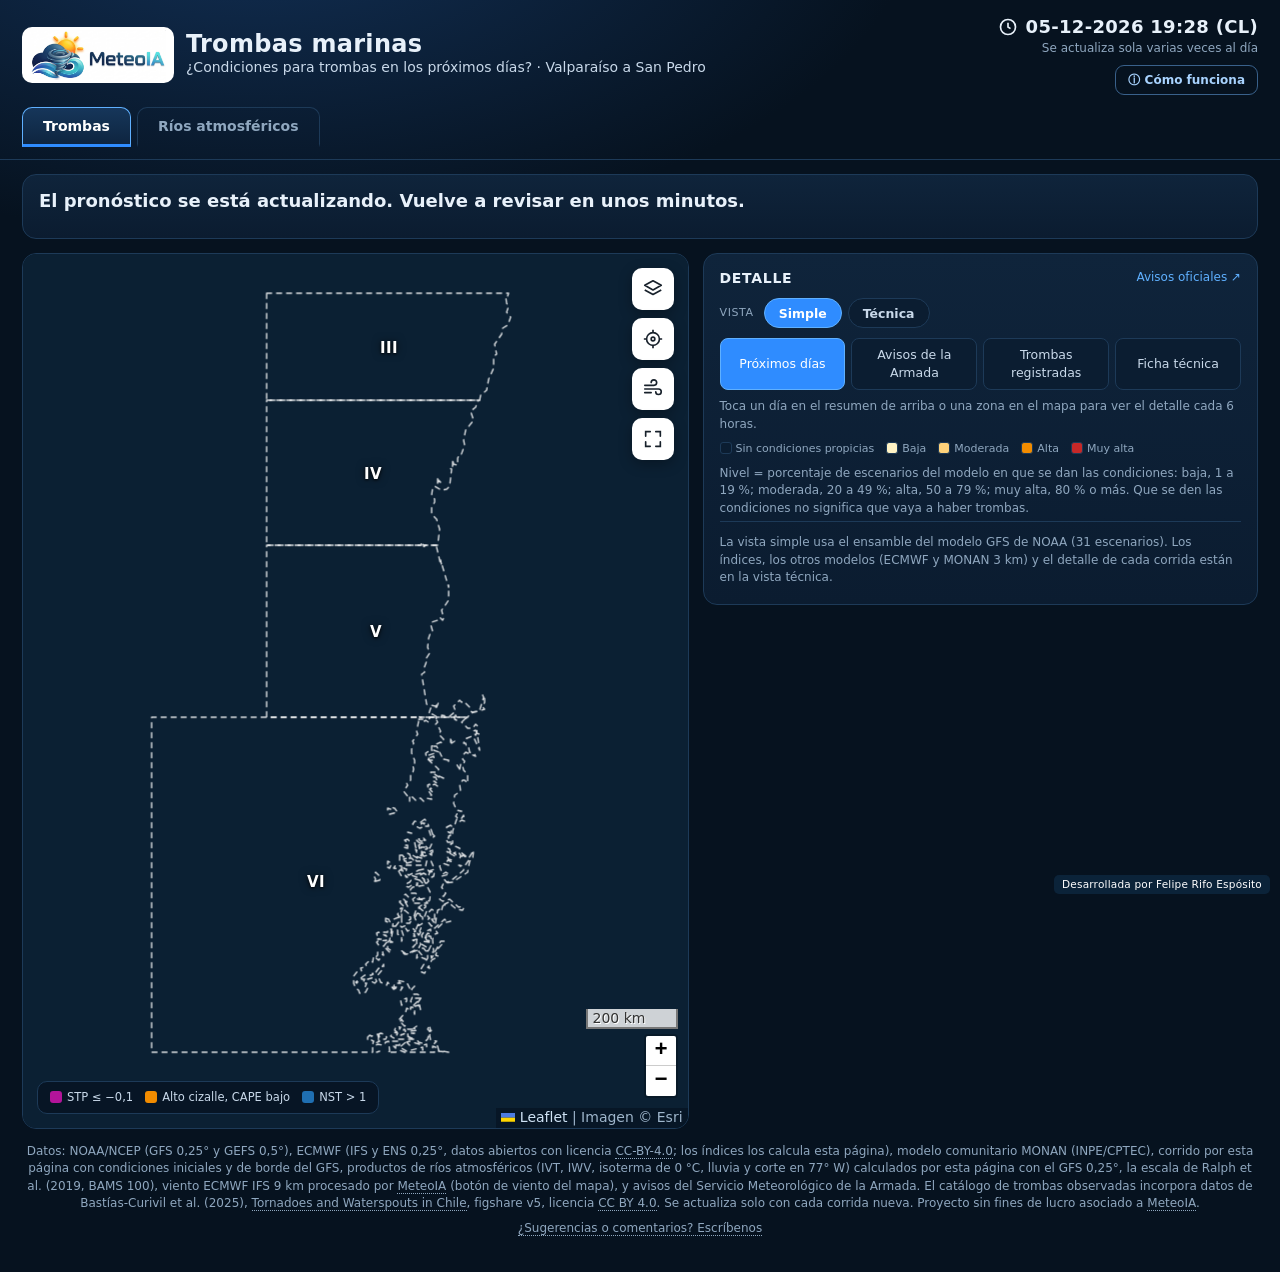
==== index.html @ 3d044342 "Ríos atmosféricos: campo con grilla sur-norte, flechas visibles y escala de categorías en el mapa - " ====
<!doctype html>
<html lang="es">
<head>
<meta charset="utf-8">
<meta name="viewport" content="width=device-width,initial-scale=1">
<title>Trombas marinas · MeteoIA</title>
<meta name="description" content="Perspectiva experimental a 72 h de ambientes favorables a trombas marinas en las zonas III a VI de Chile (GFS, ECMWF y sus ensambles, más MONAN 3 km a 48 h en el golfo de Arauco), archivo de avisos y ficha técnica con referencias. No constituye aviso.">
<meta name="theme-color" content="#06121f">
<link rel="icon" type="image/png" sizes="32x32" href="assets/favicon-32.png">
<link rel="apple-touch-icon" href="assets/ios-180.png">
<link rel="stylesheet" href="assets/leaflet.css">
<link rel="stylesheet" href="assets/sitio.css">
<link rel="stylesheet" href="assets/trombas.css?v=20261126d">
</head>
<body>
<div class="top">
  <a class="logo" href="https://meteoia.cl" title="Ir a MeteoIA"><span class="mk"><img src="assets/logo-meteoia.png" alt="MeteoIA"></span><span><b>Trombas marinas</b><span class="tx">¿Condiciones para trombas en los próximos días? · Valparaíso a San Pedro</span></span></a>
  <div class="reloj"><div class="h"><svg width="20" height="20" viewBox="0 0 24 24" fill="none" stroke="currentColor" stroke-width="2"><circle cx="12" cy="12" r="9"/><path d="M12 7v5l3 2"/></svg><span id="hora">–</span></div><div class="s">Se actualiza sola varias veces al día</div><button type="button" class="btnInfo" id="btnInfo" aria-haspopup="dialog" title="Qué hace esta página, cómo trabaja y cuál es el aporte de la IA">ⓘ Cómo funciona</button></div>
</div>
<nav class="nav"><svg width="0" height="0" style="position:absolute" aria-hidden="true"><defs>
<linearGradient id="gOla" x1="0" y1="0" x2="1" y2="0"><stop offset="0" stop-color="#1e88ff"/><stop offset="1" stop-color="#22c3ee"/></linearGradient>
<linearGradient id="gOla2" x1="0" y1="0" x2="1" y2="0"><stop offset="0" stop-color="#2f6bff"/><stop offset="1" stop-color="#1e90ff"/></linearGradient>
<linearGradient id="gHie" x1="0" y1="0" x2="1" y2="1"><stop offset="0" stop-color="#7fd6ff"/><stop offset="1" stop-color="#2aa7f0"/></linearGradient>
<linearGradient id="gNub" x1="0" y1="0" x2="1" y2="0"><stop offset="0" stop-color="#2f8cff"/><stop offset="1" stop-color="#3ec6f5"/></linearGradient>
<linearGradient id="gBar" x1="0" y1="1" x2="0" y2="0"><stop offset="0" stop-color="#1e6dff"/><stop offset="1" stop-color="#36b8f5"/></linearGradient>
</defs></svg>
  <a class="on" href="./" aria-current="page"><svg class="ic" viewBox="0 0 64 64" fill="none" stroke-linecap="round" stroke-linejoin="round"><path d="M13 22h37a8 8 0 0 0-2-15.7A13 13 0 0 0 24.5 5 9 9 0 0 0 13 22Z" stroke="#e8f1fb" stroke-width="2.6"/><path d="M23 22h18c-3.5 8-5.6 17-6.4 28h-5.2C28.6 39 26.5 30 23 22Z" fill="url(#gNub)"/><path d="M27 28h10M28.5 35h7M30 42h4" stroke="#d7f1ff" stroke-width="1.8" opacity=".8"/><path d="M4 56c4-3.5 8-3.5 12 0s8 3.5 12 0M36 56c4-3.5 8-3.5 12 0s8 3.5 12 0" stroke="url(#gOla)" stroke-width="3.4"/><path d="M27 51c-2-2-4-2-6-1M37 51c2-2 4-2 6-1" stroke="#7fd6ff" stroke-width="2"/></svg>Trombas</a>
</nav>

<div class="pestanas" role="tablist" aria-label="Secciones">
  <button type="button" role="tab" id="tabTr" aria-controls="vistaTr" aria-selected="true">Trombas</button>
  <button type="button" role="tab" id="tabRA" aria-controls="vistaRA" aria-selected="false" tabindex="-1">Ríos atmosféricos</button>
</div>
<div id="vistaTr" role="tabpanel" aria-labelledby="tabTr">
<section class="resumen" id="resumen" aria-live="polite"><p class="rs-tit">Cargando el pronóstico…</p></section>
<div class="wrap">
  <section class="mapCard" id="mapa">
    <div id="map" role="application" aria-label="Mapa de celdas y zonas de trombas marinas"></div>
    <div class="ctrls">
      <button type="button" id="btnCapas" title="Capas"><svg viewBox="0 0 24 24" fill="none" stroke="currentColor" stroke-width="1.8" stroke-linejoin="round"><path d="m12 3 9 5-9 5-9-5 9-5Z"/><path d="m3 13 9 5 9-5"/></svg></button>
      <button type="button" id="btnInicio" title="Ver zonas III a VI"><svg viewBox="0 0 24 24" fill="none" stroke="currentColor" stroke-width="1.8"><circle cx="12" cy="12" r="7"/><circle cx="12" cy="12" r="2"/><path d="M12 2v3M12 19v3M2 12h3M19 12h3"/></svg></button>
      <button type="button" id="btnViento" title="Viento ECMWF 9 km en las zonas III a VI (MeteoIA)" aria-pressed="false"><svg viewBox="0 0 24 24" fill="none" stroke="currentColor" stroke-width="1.8" stroke-linecap="round"><path d="M3 8h10a3 3 0 1 0-3-3M3 12h15a3 3 0 1 1-3 3M3 16h7"/></svg></button>
      <button type="button" id="btnFull" title="Pantalla completa"><svg viewBox="0 0 24 24" fill="none" stroke="currentColor" stroke-width="1.8" stroke-linecap="round"><path d="M4 9V4h5M20 9V4h-5M4 15v5h5M20 15v5h-5"/></svg></button>
    </div>
    <div id="capasPop"></div>
    <div class="leyMapa"><span><i style="background:#b3149a"></i>STP ≤ −0,1</span><span><i style="background:#f28c00"></i>Alto cizalle, CAPE bajo</span><span><i style="background:#1f6fb2"></i>NST &gt; 1</span></div>
  </section>
  <div class="col">
    <section class="card" id="panel"><h2>Detalle <a href="https://meteoarmada.directemar.cl" target="_blank" rel="noopener">Avisos oficiales ↗</a></h2><div id="lado"></div></section>
  </div>
</div>
</div>
<div id="vistaRA" role="tabpanel" aria-labelledby="tabRA" hidden>
<div class="wrap">
  <section class="mapCard" id="mapaRA">
    <div id="mapRA" class="mapaRA" role="application" aria-label="Mapa de ríos atmosféricos"></div>
    <div class="ctrls">
      <button type="button" id="btnInicioRA" title="Ver el Pacífico suroriental y Chile"><svg viewBox="0 0 24 24" fill="none" stroke="currentColor" stroke-width="1.8"><circle cx="12" cy="12" r="7"/><circle cx="12" cy="12" r="2"/><path d="M12 2v3M12 19v3M2 12h3M19 12h3"/></svg></button>
      <button type="button" id="btnFullRA" title="Pantalla completa"><svg viewBox="0 0 24 24" fill="none" stroke="currentColor" stroke-width="1.8" stroke-linecap="round"><path d="M4 9V4h5M20 9V4h-5M4 15v5h5M20 15v5h-5"/></svg></button>
    </div>
  </section>
  <div class="col">
    <section class="card"><h2>Ríos atmosféricos</h2>
      <p class="ra-intro">Un río atmosférico es una franja larga y angosta de la atmósfera que transporta mucho vapor de agua desde el trópico o el Pacífico. Al chocar con la costa y la cordillera deja lluvias intensas y puede subir la isoterma de 0 °C. En el centro y sur de Chile aportan cerca de la mitad de la lluvia anual entre 32° y 47° S (Viale et al., 2018). Hay condiciones de río atmosférico cuando el transporte integrado de vapor (IVT) llega a 250 kg m⁻¹ s⁻¹ o más.</p>
      <p class="ra-nota">Estimación automática con el GFS de NOAA. <b>No constituye aviso.</b></p>
      <figure class="ra-escala"><a href="assets/escala_ralph.svg" target="_blank" rel="noopener" title="Abrir la escala en tamaño completo"><img src="assets/escala_ralph.svg?v=1" alt="Escala de ríos atmosféricos: categoría 1 a 5 según el IVT máximo (250, 500, 750, 1000 y 1250 kg por metro y segundo) y la duración del evento; baja una categoría si dura menos de 24 horas y sube una si dura 48 horas o más." loading="lazy"></a></figure>
      <div id="ladoRA"></div>
    </section>
  </div>
</div>
</div>
<footer class="pie"><p>Datos: NOAA/NCEP (GFS 0,25° y GEFS 0,5°), ECMWF (IFS y ENS 0,25°, datos abiertos con licencia <a href="https://creativecommons.org/licenses/by/4.0/" target="_blank" rel="noopener">CC-BY-4.0</a>; los índices los calcula esta página), modelo comunitario MONAN (INPE/CPTEC), corrido por esta página con condiciones iniciales y de borde del GFS, productos de ríos atmosféricos (IVT, IWV, isoterma de 0 °C, lluvia y corte en 77° W) calculados por esta página con el GFS 0,25°, la escala de Ralph et al. (2019, BAMS 100), viento ECMWF IFS 9 km procesado por <a href="https://meteoia.cl">MeteoIA</a> (botón de viento del mapa), y avisos del Servicio Meteorológico de la Armada. El catálogo de trombas observadas incorpora datos de Bastías-Curivil et al. (2025), <a href="https://doi.org/10.6084/m9.figshare.25119566" target="_blank" rel="noopener">Tornadoes and Waterspouts in Chile</a>, figshare v5, licencia <a href="https://creativecommons.org/licenses/by/4.0/" target="_blank" rel="noopener">CC BY 4.0</a>. Se actualiza solo con cada corrida nueva. Proyecto sin fines de lucro asociado a <a href="https://meteoia.cl">MeteoIA</a>.</p><a href="mailto:meteoiachile@gmail.com?subject=Sugerencia%20Trombas%20MeteoIA">¿Sugerencias o comentarios? Escríbenos</a></footer>
<div id="info" hidden role="dialog" aria-modal="true" aria-labelledby="infoT">
  <div class="in-caja">
    <button type="button" class="in-cerrar" aria-label="Cerrar" title="Cerrar (Esc)">✕</button>
    <h2 id="infoT">Cómo funciona esta página</h2>
    <h3>Qué hace</h3>
    <p>Busca en los modelos numéricos los ambientes que en otros casos han acompañado a trombas marinas frente a la costa de Chile, entre Valparaíso y San Pedro (zonas III a VI del Cuadro "F" de METAREA XV), con hasta 72 horas de anticipación (48 horas en el caso de MONAN). También guarda cada aviso de trombas que emite el Servicio Meteorológico de la Armada y registra qué mostraba el modelo en ese momento.</p>
    <p class="in-nota">Es una herramienta experimental de apoyo. <b>No constituye aviso</b>: los avisos oficiales se publican en <a href="https://meteoarmada.directemar.cl" target="_blank" rel="noopener">meteoarmada.directemar.cl</a>.</p>
    <h3>Cómo trabaja</h3>
    <ol>
      <li><b>Tres modelos, el mismo método.</b> Todo se calcula por separado con el GFS de NOAA (Estados Unidos), con el IFS de ECMWF (Centro Europeo) y con MONAN (INPE/CPTEC, Brasil), y se elige cuál ver con el selector "Modelo". Cuando coinciden, la señal es más sólida; cuando difieren, la incertidumbre es mayor.</li>
      <li><b>Detalle por celda (GFS e IFS, 0,25°).</b> Con cada corrida nueva de cada modelo (cuatro al día), el sistema descarga los niveles necesarios y calcula, en cada punto de mar y cada 3 horas hasta 72 h, tres índices: el STP en su versión para el hemisferio sur, el ambiente de alto cizalle con CAPE bajo (SHERBE) y el NST. Además muestra ingredientes como el contraste mar–aire (ΔT = TSM − T850), la profundidad de la nube y el viento en 850 hPa.</li>
      <li><b>Probabilidad por zona (ensambles GEFS y ENS).</b> Dos veces al día repite el cálculo en cada miembro de los ensambles: 31 del GEFS de NOAA (0,5°) y 50 del ENS de ECMWF (0,25°). La probabilidad es el porcentaje de miembros en que al menos un punto de mar de la zona supera el umbral. Así se ve cuánta confianza tiene la señal, no solo si aparece.</li>
      <li><b>Detalle regional (MONAN 3 km).</b> Una vez al día se corre MONAN en un computador propio, con una malla de 12 km que se afina a 3 km sobre el golfo de Arauco y condiciones iniciales y de borde del GFS. Entrega los mismos índices cada 3 horas hasta 48 h, más viento, temperatura, CAPE y precipitación en el mapa. Es una sola corrida: no tiene ensamble ni probabilidad por zona.</li>
      <li><b>Archivo de avisos.</b> Cuando sale un aviso de trombas, calcula unos veinte parámetros en su área en tres momentos, con el GFS y con ECMWF lado a lado: con la corrida que tenía el pronosticador al emitirlo, durante la vigencia y en un día de referencia una semana antes. Los avisos se acumulan para comparar y para ver qué modelo anticipa mejor los avisos reales.</li>
    </ol>
    <p>El GFS, ECMWF y el archivo de avisos corren solos en GitHub Actions cada hora; MONAN corre una vez al día en un computador propio y sube sus resultados. Todo se publica en esta página sin intervención manual. Los umbrales se apoyan en estudios chilenos de tornados (Marín et al., 2024 y 2026) y en el SPC de Estados Unidos; el del STP (≤ −0,1) es un criterio propio, más permisivo que el publicado (≤ −0,3). Están citados en la Ficha técnica.</p>
    <h3>Aporte de la inteligencia artificial</h3>
    <ul>
      <li><b>Desarrollo.</b> La página completa (lectura de los modelos, cálculo de los índices, diseño y publicación automática) se programó con un asistente de IA (Claude, de Anthropic), bajo la dirección y revisión de un meteorólogo naval. La IA permitió convertir criterios publicados en artículos científicos en una herramienta que funciona sola.</li>
      <li><b>Revisión de fuentes.</b> La IA ayudó a reunir los estudios que fijan los umbrales y a reconstruir el historial de avisos de trombas de 2025 y 2026 desde fuentes publicadas, cada uno con su referencia para verificarlo.</li>
      <li><b>Lo que la IA no hace.</b> Los índices y las probabilidades no los decide la IA: son cálculos físicos reproducibles sobre los modelos numéricos (GFS, GEFS, IFS y ENS de ECMWF, y MONAN), con umbrales tomados de la literatura. En cada actualización no interviene ningún modelo de IA.</li>
      <li><b>Próxima etapa.</b> El archivo de avisos y parámetros es la base para entrenar un modelo que aprenda qué combinaciones acompañan de verdad a las trombas en Chile y ajuste los umbrales a nuestra costa.</li>
    </ul>
    <h3>Limitaciones</h3>
    <p>Los umbrales provienen de tornados sobre tierra y aún no están calibrados para trombas. Los modelos globales no resuelven la vorticidad de escala local (MONAN, a 3 km, resuelve solo una parte, y por eso su NST no es comparable con el de los modelos globales), y muchas trombas chilenas ocurren en aire frío sobre el mar, con poca convección y poco cizalle, donde estos índices dan señales débiles. Por eso la página muestra los ingredientes además de los índices.</p>
  </div>
</div>
<div id="firmaAutor">Desarrollada por Felipe Rifo Espósito</div>
<script src="assets/leaflet.js"></script>
<script src="assets/trombas.js?v=20261123g"></script>
<script src="assets/ecmwf_viento.js?v=20261123g"></script>
<script src="assets/ivt.js?v=20261126e"></script>
<script>
(function () {
  const escH = s => String(s ?? '').replace(/[&<>"']/g, c => ({ '&': '&amp;', '<': '&lt;', '>': '&gt;', '"': '&quot;', "'": '&#39;' }[c]));
  // Reloj (hora de Chile), como en la portada
  const reloj = () => { document.getElementById('hora').textContent = new Date().toLocaleString('es-CL', { timeZone: 'America/Santiago', day: '2-digit', month: '2-digit', year: 'numeric', hour: '2-digit', minute: '2-digit', hour12: false }).replace(',', '') + ' (CL)'; };
  reloj(); setInterval(reloj, 20000);

  const map = L.map('map', { minZoom: 3, maxZoom: 12, zoomSnap: 0.25, zoomControl: false, preferCanvas: true });
  L.control.zoom({ position: 'bottomright' }).addTo(map);
  L.control.scale({ imperial: false, position: 'bottomright' }).addTo(map);
  // Vista inicial: las zonas III a VI completas (extensión de data/geo/metarea.json: 33,03°–48° S, 71,6°–81° W),
  // dejando espacio a los botones de la derecha y a la leyenda de abajo.
  const VISTA = [[-48, -81], [-33.03, -71.6]];
  // En celular la leyenda va arriba: se deja más margen superior
  const ENCUADRE = innerWidth <= 760 ? { paddingTopLeft: [16, 72], paddingBottomRight: [70, 24] } : { paddingTopLeft: [24, 24], paddingBottomRight: [72, 58] };
  let movido = false, propio = false;
  const encuadrar = () => { propio = true; map.invalidateSize({ pan: false }); map.fitBounds(VISTA, { ...ENCUADRE, animate: false }); propio = false; };
  map.on('movestart', () => { if (!propio) movido = true; });   // el usuario (o el panel) movió el mapa
  encuadrar();
  const satelite = L.tileLayer('https://server.arcgisonline.com/ArcGIS/rest/services/World_Imagery/MapServer/tile/{z}/{y}/{x}', { attribution: 'Imagen © Esri', maxZoom: 17, maxNativeZoom: 13 });
  const oceano = L.tileLayer('https://server.arcgisonline.com/ArcGIS/rest/services/Ocean/World_Ocean_Base/MapServer/tile/{z}/{y}/{x}', { attribution: 'Tiles © Esri — GEBCO, NOAA', maxZoom: 16, maxNativeZoom: 13 });
  let base = satelite; base.addTo(map);
  const zonas = L.layerGroup().addTo(map);

  // Zonas III a VI del Cuadro "F" (subdivisión nacional de METAREA XV), las mismas que evalúa el ensamble.
  const geoZonas = fetch('data/geo/metarea.json').then(r => r.ok ? r.json() : Promise.reject(r.status)).then(g => {
    const fs = g.features.filter(f => ['III', 'IV', 'V', 'VI'].includes(f.properties.id));
    for (const f of fs) {
      const capa = L.geoJSON(f, { interactive: false, style: { color: '#ffffff', weight: 1.4, opacity: 0.85, fill: false, dashArray: '5 5' } }).addTo(zonas);
      const c = capa.getBounds().getCenter();
      L.marker([c.lat, c.lng], { interactive: false, icon: L.divIcon({ className: 'zLbl', html: `<span>${escH(f.properties.id)}</span>`, iconSize: null }) }).addTo(zonas);
    }
    return fs;
  }).catch(() => null);

  const tr = crearTrombas(L, map, { escH, contenedor: document.getElementById('lado'), resumen: document.getElementById('resumen'), alCambiar: () => {} });

  tr.actualizar();
  let ultima = Date.now();
  const refrescar = () => { if (!document.hidden && Date.now() - ultima > 30 * 60e3) { ultima = Date.now(); tr.actualizar(); } };
  setInterval(refrescar, 60e3); document.addEventListener('visibilitychange', refrescar);

  // Capas y mapa base (mismo control que la portada)
  // El tercer elemento marca las capas que parten apagadas (referencia histórica, no vista operativa)
  // Pronóstico de viento ECMWF 9 km de MeteoIA (rapidez, dirección y ráfaga hasta 120 h)
  const vientoEC = crearCapaECMWF(L, map, escH, document.querySelector('.mapCard'));
  const btnViento = document.getElementById('btnViento');
  btnViento.onclick = () => { map.hasLayer(vientoEC) ? map.removeLayer(vientoEC) : vientoEC.addTo(map); };
  map.on('layeradd layerremove', () => { const on = map.hasLayer(vientoEC); btnViento.classList.toggle('on', on); btnViento.setAttribute('aria-pressed', on); });
  geoZonas.then(fs => { if (fs) { tr.ponerZonas(fs); vientoEC.ponerMascara(fs); } });   // el viento se muestra solo en las zonas III a VI
  const CAPAS = [['Zonas III a VI (Cuadro "F")', zonas], ['Celdas sobre umbral (modelo elegido)', tr.capas.celdas], ['Probabilidad (zonas o puntos del ensamble)', tr.capas.zona], ['MONAN 3 km: campos y ficha por punto', tr.capas.monan], ['Trombas observadas (catálogo)', tr.capas.obs, false], ['Viento ECMWF 9 km (MeteoIA)', vientoEC, false]];
  const pop = document.getElementById('capasPop');
  pop.innerHTML = '<div class="t">Capas</div>' + CAPAS.map(([n, , on], i) => `<label><input type="checkbox" data-i="${i}"${on === false ? '' : ' checked'}> ${escH(n)}</label>`).join('') +
    '<div class="t" style="margin-top:8px">Mapa base</div><label><input type="radio" name="base" value="sat" checked> Imagen satelital</label><label><input type="radio" name="base" value="oc"> Océano (claro)</label>';
  pop.querySelectorAll('input[type=checkbox]').forEach(ch => ch.onchange = () => { const l = CAPAS[+ch.dataset.i][1]; ch.checked ? l.addTo(map) : map.removeLayer(l); });
  // La casilla sigue a la capa: la tabla de trombas observadas puede encenderla sola al ir a un evento
  const sincronizarCapas = () => pop.querySelectorAll('input[type=checkbox]').forEach(ch => { ch.checked = map.hasLayer(CAPAS[+ch.dataset.i][1]); });
  map.on('layeradd layerremove', sincronizarCapas);
  sincronizarCapas();
  pop.querySelectorAll('input[name=base]').forEach(r => r.onchange = () => { map.removeLayer(base); base = r.value === 'sat' ? satelite : oceano; base.addTo(map); base.bringToBack(); });
  document.getElementById('btnCapas').onclick = () => { pop.classList.toggle('on'); document.getElementById('btnCapas').classList.toggle('on'); };
  document.getElementById('btnInicio').onclick = () => map.flyToBounds(VISTA, { ...ENCUADRE, duration: 0.8 });
  document.getElementById('btnFull').onclick = () => { document.querySelector('.mapCard').classList.toggle('full'); document.getElementById('btnFull').classList.toggle('on'); setTimeout(() => map.invalidateSize(), 60); };
  document.addEventListener('keydown', e => { if (e.key !== 'Escape') return; if (document.querySelector('#mapa.full')) document.getElementById('btnFull').click(); if (document.querySelector('#mapaRA.full')) document.getElementById('btnFullRA').click(); });
  // Mientras no se haya movido el mapa, cualquier cambio de tamaño vuelve a encuadrar las cuatro zonas
  try { new ResizeObserver(() => { if (movido) map.invalidateSize(); else encuadrar(); }).observe(document.querySelector('.mapCard')); } catch (e) {}
  // Ventana "Cómo funciona"
  const info = document.getElementById('info');
  const teclaInfo = e => { if (e.key === 'Escape') cerrarInfo(); };
  const cerrarInfo = () => { info.hidden = true; document.removeEventListener('keydown', teclaInfo); document.getElementById('btnInfo').focus(); };
  const abrirInfo = () => { info.hidden = false; document.addEventListener('keydown', teclaInfo); info.querySelector('.in-cerrar').focus(); };
  document.getElementById('btnInfo').onclick = abrirInfo;
  info.querySelector('.in-cerrar').onclick = cerrarInfo;
  info.addEventListener('click', e => { if (e.target === info) cerrarInfo(); });
  if (new URLSearchParams(location.search).has('info')) abrirInfo();

  // Pestaña "Ríos atmosféricos": mapa propio, creado la primera vez que se abre (necesita su tamaño visible)
  let mapRA = null;
  const VISTA_RA = [[-56, -100], [-18, -66]];
  function iniciarRA() {
    mapRA = L.map('mapRA', { minZoom: 3, maxZoom: 10, zoomSnap: 0.25, zoomControl: false, preferCanvas: true });
    L.control.zoom({ position: 'bottomright' }).addTo(mapRA);
    L.control.scale({ imperial: false, position: 'bottomright' }).addTo(mapRA);
    L.tileLayer('https://server.arcgisonline.com/ArcGIS/rest/services/World_Imagery/MapServer/tile/{z}/{y}/{x}', { attribution: 'Imagen © Esri', maxZoom: 17, maxNativeZoom: 13 }).addTo(mapRA);
    const enc = innerWidth <= 760 ? { paddingTopLeft: [8, 8], paddingBottomRight: [60, 8] } : { paddingTopLeft: [330, 16], paddingBottomRight: [64, 16] };
    const encuadrarRA = () => mapRA.fitBounds(VISTA_RA, { ...enc, animate: false });
    encuadrarRA();
    const zonasRA = L.layerGroup().addTo(mapRA);
    const capa = crearCapaIVT(L, mapRA, escH, document.getElementById('mapaRA'), 'data/', { lado: document.getElementById('ladoRA') });
    capa.addTo(mapRA);
    geoZonas.then(fs => {
      if (!fs) return;
      for (const f of fs) {
        const g = L.geoJSON(f, { interactive: false, style: { color: '#ffffff', weight: 1.2, opacity: 0.7, fill: false, dashArray: '5 5' } }).addTo(zonasRA);
        const c = g.getBounds().getCenter();
        L.marker([c.lat, c.lng], { interactive: false, icon: L.divIcon({ className: 'zLbl', html: `<span>${escH(f.properties.id)}</span>`, iconSize: null }) }).addTo(zonasRA);
      }
      capa.ponerZonas(fs);
    });
    document.getElementById('btnInicioRA').onclick = () => mapRA.flyToBounds(VISTA_RA, { ...enc, duration: 0.8 });
    document.getElementById('btnFullRA').onclick = () => { document.getElementById('mapaRA').classList.toggle('full'); document.getElementById('btnFullRA').classList.toggle('on'); setTimeout(() => mapRA.invalidateSize(), 60); };
    try { new ResizeObserver(() => mapRA.invalidateSize()).observe(document.getElementById('mapaRA')); } catch (e) {}
  }
  const tabs = { tr: [document.getElementById('tabTr'), document.getElementById('vistaTr')], ra: [document.getElementById('tabRA'), document.getElementById('vistaRA')] };
  function abrirPestana(k, foco) {
    for (const [n, [t, v]] of Object.entries(tabs)) { const on = n === k; t.setAttribute('aria-selected', on); t.tabIndex = on ? 0 : -1; t.classList.toggle('on', on); v.hidden = !on; }
    if (k === 'ra') { if (!mapRA) iniciarRA(); else mapRA.invalidateSize(); } else map.invalidateSize();
    document.title = (k === 'ra' ? 'Ríos atmosféricos' : 'Trombas marinas') + ' · MeteoIA';
    document.querySelector('.logo b').textContent = k === 'ra' ? 'Ríos atmosféricos' : 'Trombas marinas';
    document.querySelector('.logo .tx').textContent = k === 'ra' ? 'Transporte de vapor hacia Chile en los próximos 6 días · escala de Ralph en la costa' : '¿Condiciones para trombas en los próximos días? · Valparaíso a San Pedro';
    history.replaceState(null, '', k === 'ra' ? '#rios' : location.pathname + location.search);
    if (foco) tabs[k][0].focus();
  }
  tabs.tr[0].onclick = () => abrirPestana('tr'); tabs.ra[0].onclick = () => abrirPestana('ra');
  for (const [t] of Object.values(tabs)) t.addEventListener('keydown', e => { if (e.key === 'ArrowRight' || e.key === 'ArrowLeft') abrirPestana(tabs.tr[0].getAttribute('aria-selected') === 'true' ? 'ra' : 'tr', true); });
  if (location.hash === '#rios') abrirPestana('ra');
})();
</script>
</body>
</html>
---- assets/leaflet.css ----
/* required styles */

.leaflet-pane,
.leaflet-tile,
.leaflet-marker-icon,
.leaflet-marker-shadow,
.leaflet-tile-container,
.leaflet-pane > svg,
.leaflet-pane > canvas,
.leaflet-zoom-box,
.leaflet-image-layer,
.leaflet-layer {
	position: absolute;
	left: 0;
	top: 0;
	}
.leaflet-container {
	overflow: hidden;
	}
.leaflet-tile,
.leaflet-marker-icon,
.leaflet-marker-shadow {
	-webkit-user-select: none;
	   -moz-user-select: none;
	        user-select: none;
	  -webkit-user-drag: none;
	}
/* Prevents IE11 from highlighting tiles in blue */
.leaflet-tile::selection {
	background: transparent;
}
/* Safari renders non-retina tile on retina better with this, but Chrome is worse */
.leaflet-safari .leaflet-tile {
	image-rendering: -webkit-optimize-contrast;
	}
/* hack that prevents hw layers "stretching" when loading new tiles */
.leaflet-safari .leaflet-tile-container {
	width: 1600px;
	height: 1600px;
	-webkit-transform-origin: 0 0;
	}
.leaflet-marker-icon,
.leaflet-marker-shadow {
	display: block;
	}
/* .leaflet-container svg: reset svg max-width decleration shipped in Joomla! (joomla.org) 3.x */
/* .leaflet-container img: map is broken in FF if you have max-width: 100% on tiles */
.leaflet-container .leaflet-overlay-pane svg {
	max-width: none !important;
	max-height: none !important;
	}
.leaflet-container .leaflet-marker-pane img,
.leaflet-container .leaflet-shadow-pane img,
.leaflet-container .leaflet-tile-pane img,
.leaflet-container img.leaflet-image-layer,
.leaflet-container .leaflet-tile {
	max-width: none !important;
	max-height: none !important;
	width: auto;
	padding: 0;
	}

.leaflet-container img.leaflet-tile {
	/* See: https://bugs.chromium.org/p/chromium/issues/detail?id=600120 */
	mix-blend-mode: plus-lighter;
}

.leaflet-container.leaflet-touch-zoom {
	-ms-touch-action: pan-x pan-y;
	touch-action: pan-x pan-y;
	}
.leaflet-container.leaflet-touch-drag {
	-ms-touch-action: pinch-zoom;
	/* Fallback for FF which doesn't support pinch-zoom */
	touch-action: none;
	touch-action: pinch-zoom;
}
.leaflet-container.leaflet-touch-drag.leaflet-touch-zoom {
	-ms-touch-action: none;
	touch-action: none;
}
.leaflet-container {
	-webkit-tap-highlight-color: transparent;
}
.leaflet-container a {
	-webkit-tap-highlight-color: rgba(51, 181, 229, 0.4);
}
.leaflet-tile {
	filter: inherit;
	visibility: hidden;
	}
.leaflet-tile-loaded {
	visibility: inherit;
	}
.leaflet-zoom-box {
	width: 0;
	height: 0;
	-moz-box-sizing: border-box;
	     box-sizing: border-box;
	z-index: 800;
	}
/* workaround for https://bugzilla.mozilla.org/show_bug.cgi?id=888319 */
.leaflet-overlay-pane svg {
	-moz-user-select: none;
	}

.leaflet-pane         { z-index: 400; }

.leaflet-tile-pane    { z-index: 200; }
.leaflet-overlay-pane { z-index: 400; }
.leaflet-shadow-pane  { z-index: 500; }
.leaflet-marker-pane  { z-index: 600; }
.leaflet-tooltip-pane   { z-index: 650; }
.leaflet-popup-pane   { z-index: 700; }

.leaflet-map-pane canvas { z-index: 100; }
.leaflet-map-pane svg    { z-index: 200; }

.leaflet-vml-shape {
	width: 1px;
	height: 1px;
	}
.lvml {
	behavior: url(#default#VML);
	display: inline-block;
	position: absolute;
	}


/* control positioning */

.leaflet-control {
	position: relative;
	z-index: 800;
	pointer-events: visiblePainted; /* IE 9-10 doesn't have auto */
	pointer-events: auto;
	}
.leaflet-top,
.leaflet-bottom {
	position: absolute;
	z-index: 1000;
	pointer-events: none;
	}
.leaflet-top {
	top: 0;
	}
.leaflet-right {
	right: 0;
	}
.leaflet-bottom {
	bottom: 0;
	}
.leaflet-left {
	left: 0;
	}
.leaflet-control {
	float: left;
	clear: both;
	}
.leaflet-right .leaflet-control {
	float: right;
	}
.leaflet-top .leaflet-control {
	margin-top: 10px;
	}
.leaflet-bottom .leaflet-control {
	margin-bottom: 10px;
	}
.leaflet-left .leaflet-control {
	margin-left: 10px;
	}
.leaflet-right .leaflet-control {
	margin-right: 10px;
	}


/* zoom and fade animations */

.leaflet-fade-anim .leaflet-popup {
	opacity: 0;
	-webkit-transition: opacity 0.2s linear;
	   -moz-transition: opacity 0.2s linear;
	        transition: opacity 0.2s linear;
	}
.leaflet-fade-anim .leaflet-map-pane .leaflet-popup {
	opacity: 1;
	}
.leaflet-zoom-animated {
	-webkit-transform-origin: 0 0;
	    -ms-transform-origin: 0 0;
	        transform-origin: 0 0;
	}
svg.leaflet-zoom-animated {
	will-change: transform;
}

.leaflet-zoom-anim .leaflet-zoom-animated {
	-webkit-transition: -webkit-transform 0.25s cubic-bezier(0,0,0.25,1);
	   -moz-transition:    -moz-transform 0.25s cubic-bezier(0,0,0.25,1);
	        transition:         transform 0.25s cubic-bezier(0,0,0.25,1);
	}
.leaflet-zoom-anim .leaflet-tile,
.leaflet-pan-anim .leaflet-tile {
	-webkit-transition: none;
	   -moz-transition: none;
	        transition: none;
	}

.leaflet-zoom-anim .leaflet-zoom-hide {
	visibility: hidden;
	}


/* cursors */

.leaflet-interactive {
	cursor: pointer;
	}
.leaflet-grab {
	cursor: -webkit-grab;
	cursor:    -moz-grab;
	cursor:         grab;
	}
.leaflet-crosshair,
.leaflet-crosshair .leaflet-interactive {
	cursor: crosshair;
	}
.leaflet-popup-pane,
.leaflet-control {
	cursor: auto;
	}
.leaflet-dragging .leaflet-grab,
.leaflet-dragging .leaflet-grab .leaflet-interactive,
.leaflet-dragging .leaflet-marker-draggable {
	cursor: move;
	cursor: -webkit-grabbing;
	cursor:    -moz-grabbing;
	cursor:         grabbing;
	}

/* marker & overlays interactivity */
.leaflet-marker-icon,
.leaflet-marker-shadow,
.leaflet-image-layer,
.leaflet-pane > svg path,
.leaflet-tile-container {
	pointer-events: none;
	}

.leaflet-marker-icon.leaflet-interactive,
.leaflet-image-layer.leaflet-interactive,
.leaflet-pane > svg path.leaflet-interactive,
svg.leaflet-image-layer.leaflet-interactive path {
	pointer-events: visiblePainted; /* IE 9-10 doesn't have auto */
	pointer-events: auto;
	}

/* visual tweaks */

.leaflet-container {
	background: #ddd;
	outline-offset: 1px;
	}
.leaflet-container a {
	color: #0078A8;
	}
.leaflet-zoom-box {
	border: 2px dotted #38f;
	background: rgba(255,255,255,0.5);
	}


/* general typography */
.leaflet-container {
	font-family: "Helvetica Neue", Arial, Helvetica, sans-serif;
	font-size: 12px;
	font-size: 0.75rem;
	line-height: 1.5;
	}


/* general toolbar styles */

.leaflet-bar {
	box-shadow: 0 1px 5px rgba(0,0,0,0.65);
	border-radius: 4px;
	}
.leaflet-bar a {
	background-color: #fff;
	border-bottom: 1px solid #ccc;
	width: 26px;
	height: 26px;
	line-height: 26px;
	display: block;
	text-align: center;
	text-decoration: none;
	color: black;
	}
.leaflet-bar a,
.leaflet-control-layers-toggle {
	background-position: 50% 50%;
	background-repeat: no-repeat;
	display: block;
	}
.leaflet-bar a:hover,
.leaflet-bar a:focus {
	background-color: #f4f4f4;
	}
.leaflet-bar a:first-child {
	border-top-left-radius: 4px;
	border-top-right-radius: 4px;
	}
.leaflet-bar a:last-child {
	border-bottom-left-radius: 4px;
	border-bottom-right-radius: 4px;
	border-bottom: none;
	}
.leaflet-bar a.leaflet-disabled {
	cursor: default;
	background-color: #f4f4f4;
	color: #bbb;
	}

.leaflet-touch .leaflet-bar a {
	width: 30px;
	height: 30px;
	line-height: 30px;
	}
.leaflet-touch .leaflet-bar a:first-child {
	border-top-left-radius: 2px;
	border-top-right-radius: 2px;
	}
.leaflet-touch .leaflet-bar a:last-child {
	border-bottom-left-radius: 2px;
	border-bottom-right-radius: 2px;
	}

/* zoom control */

.leaflet-control-zoom-in,
.leaflet-control-zoom-out {
	font: bold 18px 'Lucida Console', Monaco, monospace;
	text-indent: 1px;
	}

.leaflet-touch .leaflet-control-zoom-in, .leaflet-touch .leaflet-control-zoom-out  {
	font-size: 22px;
	}


/* layers control */

.leaflet-control-layers {
	box-shadow: 0 1px 5px rgba(0,0,0,0.4);
	background: #fff;
	border-radius: 5px;
	}
.leaflet-control-layers-toggle {
	background-image: url([data-uri]);
	width: 36px;
	height: 36px;
	}
.leaflet-retina .leaflet-control-layers-toggle {
	background-image: url([data-uri]);
	background-size: 26px 26px;
	}
.leaflet-touch .leaflet-control-layers-toggle {
	width: 44px;
	height: 44px;
	}
.leaflet-control-layers .leaflet-control-layers-list,
.leaflet-control-layers-expanded .leaflet-control-layers-toggle {
	display: none;
	}
.leaflet-control-layers-expanded .leaflet-control-layers-list {
	display: block;
	position: relative;
	}
.leaflet-control-layers-expanded {
	padding: 6px 10px 6px 6px;
	color: #333;
	background: #fff;
	}
.leaflet-control-layers-scrollbar {
	overflow-y: scroll;
	overflow-x: hidden;
	padding-right: 5px;
	}
.leaflet-control-layers-selector {
	margin-top: 2px;
	position: relative;
	top: 1px;
	}
.leaflet-control-layers label {
	display: block;
	font-size: 13px;
	font-size: 1.08333em;
	}
.leaflet-control-layers-separator {
	height: 0;
	border-top: 1px solid #ddd;
	margin: 5px -10px 5px -6px;
	}

/* Default icon URLs */
.leaflet-default-icon-path { /* used only in path-guessing heuristic, see L.Icon.Default */
	background-image: url([data-uri]);
	}


/* attribution and scale controls */

.leaflet-container .leaflet-control-attribution {
	background: #fff;
	background: rgba(255, 255, 255, 0.8);
	margin: 0;
	}
.leaflet-control-attribution,
.leaflet-control-scale-line {
	padding: 0 5px;
	color: #333;
	line-height: 1.4;
	}
.leaflet-control-attribution a {
	text-decoration: none;
	}
.leaflet-control-attribution a:hover,
.leaflet-control-attribution a:focus {
	text-decoration: underline;
	}
.leaflet-attribution-flag {
	display: inline !important;
	vertical-align: baseline !important;
	width: 1em;
	height: 0.6669em;
	}
.leaflet-left .leaflet-control-scale {
	margin-left: 5px;
	}
.leaflet-bottom .leaflet-control-scale {
	margin-bottom: 5px;
	}
.leaflet-control-scale-line {
	border: 2px solid #777;
	border-top: none;
	line-height: 1.1;
	padding: 2px 5px 1px;
	white-space: nowrap;
	-moz-box-sizing: border-box;
	     box-sizing: border-box;
	background: rgba(255, 255, 255, 0.8);
	text-shadow: 1px 1px #fff;
	}
.leaflet-control-scale-line:not(:first-child) {
	border-top: 2px solid #777;
	border-bottom: none;
	margin-top: -2px;
	}
.leaflet-control-scale-line:not(:first-child):not(:last-child) {
	border-bottom: 2px solid #777;
	}

.leaflet-touch .leaflet-control-attribution,
.leaflet-touch .leaflet-control-layers,
.leaflet-touch .leaflet-bar {
	box-shadow: none;
	}
.leaflet-touch .leaflet-control-layers,
.leaflet-touch .leaflet-bar {
	border: 2px solid rgba(0,0,0,0.2);
	background-clip: padding-box;
	}


/* popup */

.leaflet-popup {
	position: absolute;
	text-align: center;
	margin-bottom: 20px;
	}
.leaflet-popup-content-wrapper {
	padding: 1px;
	text-align: left;
	border-radius: 12px;
	}
.leaflet-popup-content {
	margin: 13px 24px 13px 20px;
	line-height: 1.3;
	font-size: 13px;
	font-size: 1.08333em;
	min-height: 1px;
	}
.leaflet-popup-content p {
	margin: 17px 0;
	margin: 1.3em 0;
	}
.leaflet-popup-tip-container {
	width: 40px;
	height: 20px;
	position: absolute;
	left: 50%;
	margin-top: -1px;
	margin-left: -20px;
	overflow: hidden;
	pointer-events: none;
	}
.leaflet-popup-tip {
	width: 17px;
	height: 17px;
	padding: 1px;

	margin: -10px auto 0;
	pointer-events: auto;

	-webkit-transform: rotate(45deg);
	   -moz-transform: rotate(45deg);
	    -ms-transform: rotate(45deg);
	        transform: rotate(45deg);
	}
.leaflet-popup-content-wrapper,
.leaflet-popup-tip {
	background: white;
	color: #333;
	box-shadow: 0 3px 14px rgba(0,0,0,0.4);
	}
.leaflet-container a.leaflet-popup-close-button {
	position: absolute;
	top: 0;
	right: 0;
	border: none;
	text-align: center;
	width: 24px;
	height: 24px;
	font: 16px/24px Tahoma, Verdana, sans-serif;
	color: #757575;
	text-decoration: none;
	background: transparent;
	}
.leaflet-container a.leaflet-popup-close-button:hover,
.leaflet-container a.leaflet-popup-close-button:focus {
	color: #585858;
	}
.leaflet-popup-scrolled {
	overflow: auto;
	}

.leaflet-oldie .leaflet-popup-content-wrapper {
	-ms-zoom: 1;
	}
.leaflet-oldie .leaflet-popup-tip {
	width: 24px;
	margin: 0 auto;

	-ms-filter: "progid:DXImageTransform.Microsoft.Matrix(M11=0.70710678, M12=0.70710678, M21=-0.70710678, M22=0.70710678)";
	filter: progid:DXImageTransform.Microsoft.Matrix(M11=0.70710678, M12=0.70710678, M21=-0.70710678, M22=0.70710678);
	}

.leaflet-oldie .leaflet-control-zoom,
.leaflet-oldie .leaflet-control-layers,
.leaflet-oldie .leaflet-popup-content-wrapper,
.leaflet-oldie .leaflet-popup-tip {
	border: 1px solid #999;
	}


/* div icon */

.leaflet-div-icon {
	background: #fff;
	border: 1px solid #666;
	}


/* Tooltip */
/* Base styles for the element that has a tooltip */
.leaflet-tooltip {
	position: absolute;
	padding: 6px;
	background-color: #fff;
	border: 1px solid #fff;
	border-radius: 3px;
	color: #222;
	white-space: nowrap;
	-webkit-user-select: none;
	-moz-user-select: none;
	-ms-user-select: none;
	user-select: none;
	pointer-events: none;
	box-shadow: 0 1px 3px rgba(0,0,0,0.4);
	}
.leaflet-tooltip.leaflet-interactive {
	cursor: pointer;
	pointer-events: auto;
	}
.leaflet-tooltip-top:before,
.leaflet-tooltip-bottom:before,
.leaflet-tooltip-left:before,
.leaflet-tooltip-right:before {
	position: absolute;
	pointer-events: none;
	border: 6px solid transparent;
	background: transparent;
	content: "";
	}

/* Directions */

.leaflet-tooltip-bottom {
	margin-top: 6px;
}
.leaflet-tooltip-top {
	margin-top: -6px;
}
.leaflet-tooltip-bottom:before,
.leaflet-tooltip-top:before {
	left: 50%;
	margin-left: -6px;
	}
.leaflet-tooltip-top:before {
	bottom: 0;
	margin-bottom: -12px;
	border-top-color: #fff;
	}
.leaflet-tooltip-bottom:before {
	top: 0;
	margin-top: -12px;
	margin-left: -6px;
	border-bottom-color: #fff;
	}
.leaflet-tooltip-left {
	margin-left: -6px;
}
.leaflet-tooltip-right {
	margin-left: 6px;
}
.leaflet-tooltip-left:before,
.leaflet-tooltip-right:before {
	top: 50%;
	margin-top: -6px;
	}
.leaflet-tooltip-left:before {
	right: 0;
	margin-right: -12px;
	border-left-color: #fff;
	}
.leaflet-tooltip-right:before {
	left: 0;
	margin-left: -12px;
	border-right-color: #fff;
	}

/* Printing */

@media print {
	/* Prevent printers from removing background-images of controls. */
	.leaflet-control {
		-webkit-print-color-adjust: exact;
		print-color-adjust: exact;
		}
	}
---- assets/sitio.css ----
/* Trombas marinas · MeteoIA — misma línea visual que la portada de meteoia.cl (tema oscuro, tarjetas, mapa en tarjeta) */
:root{--bg:#06121f;--bg2:#0a1a2c;--card:#0e2136;--line:#1d3a58;--ink:#e8f1fa;--muted:#8fa7bf;--acc:#2f8cff;--acc2:#5fb0ff;--am:#f2c230;--rj:#e53935;--no:#e5534b;--chip:#0b1d31}
*{box-sizing:border-box}
html,body{margin:0;background:radial-gradient(1200px 600px at 20% -10%,#123056 0%,var(--bg) 55%) fixed,var(--bg);color:var(--ink);font:14px/1.45 "Inter",system-ui,-apple-system,"Segoe UI",Roboto,Arial,sans-serif}
a{color:var(--acc2)}

/* Cabecera */
.top{display:flex;align-items:center;justify-content:space-between;gap:14px;padding:14px 22px 8px;flex-wrap:wrap}
.logo{display:flex;align-items:center;gap:12px;text-decoration:none;color:inherit}
.logo .mk{background:#fff;border-radius:10px;padding:3px 8px;display:flex}.logo img{height:50px;display:block}
.logo b{display:block;font-size:24px;letter-spacing:.3px;line-height:1.05}
.logo span.tx{font-size:14px;color:#c9d9ea}
.reloj{text-align:right}.reloj .h{font-size:18px;font-weight:600;letter-spacing:.3px;display:flex;align-items:center;gap:8px;justify-content:flex-end}
.reloj .s{font-size:12px;color:var(--muted)}

/* Accesos */
.nav{display:grid;grid-template-columns:repeat(7,1fr);gap:10px;padding:6px 22px 14px 22px}
.nav a{display:flex;flex-direction:column;align-items:center;justify-content:center;gap:6px;text-decoration:none;color:var(--ink);background:linear-gradient(180deg,#112a45,#0b1d31);border:1px solid var(--line);border-radius:12px;padding:12px 8px;font-weight:600;font-size:13.5px;text-align:center;line-height:1.2;transition:.15s}
.nav a:hover{border-color:var(--acc);transform:translateY(-1px)}
.nav a.on{background:linear-gradient(180deg,#16365a,#0e2540);border-color:#5fb0ff;box-shadow:0 0 0 1px rgba(95,176,255,.35),0 6px 18px rgba(47,140,255,.28)}
.nav svg.ic{width:56px;height:56px;flex:none}
.nav a.on{grid-column:-2/-1}  /* único acceso: conserva su lugar a la derecha */

/* Mapa y columna */
.wrap{display:grid;grid-template-columns:minmax(0,1.2fr) minmax(380px,1fr);gap:14px;padding:0 22px 14px 22px;align-items:start}
.mapCard{position:sticky;top:12px;border-radius:14px;overflow:hidden;border:1px solid var(--line);height:clamp(560px,calc(100vh - 24px),880px);background:#081626}
#map{position:absolute;inset:0;background:#0b2033}
.mapCard.full{position:fixed;inset:0;z-index:3000;border-radius:0;height:auto!important}
.ctrls{position:absolute;right:14px;top:14px;z-index:800;display:flex;flex-direction:column;gap:8px}
.ctrls button{width:42px;height:42px;border-radius:10px;border:0;background:#fff;color:#18212b;display:flex;align-items:center;justify-content:center;cursor:pointer;box-shadow:0 4px 14px rgba(0,0,0,.3)}
.ctrls button.on{background:#2f8cff;color:#fff}
.ctrls svg{width:22px;height:22px}
#capasPop{position:absolute;right:66px;top:14px;z-index:850;background:rgba(10,26,44,.96);border:1px solid var(--line);border-radius:12px;padding:10px 12px;min-width:230px;display:none}
#capasPop.on{display:block}
#capasPop label{display:flex;gap:8px;align-items:center;padding:4px 0;font-size:13px;cursor:pointer}
#capasPop .t{font-size:11px;text-transform:uppercase;letter-spacing:.6px;color:var(--muted);margin:4px 0}
.leyMapa{position:absolute;left:14px;bottom:14px;z-index:800;background:rgba(8,20,36,.85);border:1px solid var(--line);border-radius:10px;padding:7px 12px;font-size:11.5px;color:#c9d9ea;display:flex;flex-wrap:wrap;gap:4px 12px;max-width:calc(100% - 28px)}
.leyMapa i{display:inline-block;width:12px;height:12px;border-radius:3px;vertical-align:-2px;margin-right:5px}
.col{display:flex;flex-direction:column;gap:14px;min-width:0}
.card{background:linear-gradient(180deg,#0f243b,#0b1c30);border:1px solid var(--line);border-radius:14px;padding:14px 16px}
.card h2{margin:0 0 10px;font-size:14px;font-weight:800;letter-spacing:.7px;text-transform:uppercase;display:flex;align-items:center;justify-content:space-between;gap:8px}
.card h2 a{font-size:12px;text-transform:none;letter-spacing:0;font-weight:500;text-decoration:none}

/* Pestañas del panel (como .tabs de la portada) */
.tr-nav{display:flex;gap:6px;margin:0 0 8px}
.tr-nav button{flex:1;font:inherit;font-size:12.5px;background:#0b1d31;color:#c9d9ea;border:1px solid var(--line);border-radius:8px;padding:7px 8px;cursor:pointer;min-height:34px}
.tr-nav button[aria-selected=true]{background:#2f8cff;color:#fff;border-color:#5fb0ff}
.tr-exp{font-size:12px;color:#ffe6a3;background:#3a2c05;border:1px solid #8a6a10;border-radius:10px;padding:7px 12px;margin:0 0 8px}
.tr-exp a{color:#ffe6a3}
.tr-panel>.tr-h:first-child{margin-top:6px}
.tr-h{font-size:13px;font-weight:800;letter-spacing:.5px;text-transform:uppercase;color:#c9d9ea}

/* Clases compartidas con MeteoIA (.mar-*, .ev-*) */
.mar-ayuda,.mar-nota{color:var(--muted);font-size:12px;margin:4px 0}
.mar-sub{font-size:12px;color:var(--muted);margin:8px 0}
.mar-viejo{color:var(--no)}
.mar-det{border-top:1px solid var(--line);padding-top:8px;font-size:12.5px}
.mar-det h3{margin:0 0 4px;font-size:14px}
.mar-det dl{display:grid;grid-template-columns:auto 1fr;gap:3px 10px;margin:6px 0}
.mar-det dt{color:var(--muted)}
.mar-det dd{margin:0}
.mar-ley{display:flex;flex-wrap:wrap;gap:4px 12px;font-size:11px;color:var(--muted);margin:8px 0}
.mar-ley i{display:inline-block;width:12px;height:12px;border-radius:3px;border:1px solid var(--line);vertical-align:-2px;margin-right:4px;background:var(--chip)}
.mar-crit{font-size:12px;margin-top:8px;border-top:1px solid var(--line);padding-top:6px}
.mar-crit summary{cursor:pointer;font-weight:600;padding:4px 0}
.mar-crit p{margin:6px 0 2px}
.mar-crit ul{margin:2px 0 6px;padding-left:18px}
.ev-tabs{display:flex;gap:6px;flex-wrap:wrap;margin:4px 0 8px}
.ev-tabs button{border:1px solid var(--line);background:#0b1d31;color:#c9d9ea;border-radius:8px;padding:5px 10px;font:600 12px system-ui,sans-serif;cursor:pointer;min-height:30px}
.ev-tw{overflow-x:auto}
.ev-tabla{border-collapse:collapse;width:100%;font-size:12px}
.ev-tabla th,.ev-tabla td{padding:4px 6px;border-bottom:1px solid rgba(29,58,88,.8);text-align:left;white-space:nowrap;color:var(--ink);font-weight:400}
.ev-tabla thead th{color:var(--muted);font-weight:600;font-size:11px}
.ev-tabla tbody th{font-weight:700;vertical-align:top}
.ev-tabla tbody td{vertical-align:top}
.ev-tabla small{color:var(--muted)}
.ev-tabla tr.ev-sep td,.ev-tabla tr.ev-sep th{border-top:2px solid var(--line)}

/* Leaflet en tema oscuro (como la portada) */
.leaflet-container{font:inherit}
.leaflet-popup-content-wrapper,.leaflet-popup-tip{background:#0f243b;color:var(--ink);border:1px solid var(--line)}
.leaflet-popup-content{margin:10px 12px;font-size:12.5px}
.leaflet-tooltip{background:#0f243b;color:var(--ink);border:1px solid var(--line)}
.leaflet-control-attribution{background:rgba(6,18,31,.6)!important;color:#9fb6cc!important}.leaflet-control-attribution a{color:#cfe2f5!important}
.pp{font-size:12.5px;min-width:240px}.ppT{font-weight:800;font-size:13.5px;color:#ff7a6b;margin-bottom:4px}
.pp table{font-size:12px;border-collapse:collapse}
.pp th,.pp td{padding:2px 6px 2px 0;border:0;white-space:normal;text-align:left;color:var(--ink)}
.pp th{color:var(--muted);font-weight:600}
.zLbl span{display:inline-block;color:#fff;font:800 15px system-ui,sans-serif;text-shadow:0 1px 3px rgba(0,0,0,.9),0 0 8px rgba(0,0,0,.7);transform:translate(-50%,-50%);white-space:nowrap;letter-spacing:.5px}

/* Pie y firma */
.pie{text-align:center;padding:0 22px 34px;font-size:12px;color:var(--muted)}.pie p{margin:0 0 8px}
.pie a{color:var(--muted);text-decoration:none;border-bottom:1px dotted var(--muted)}.pie a:hover{color:var(--acc2);border-color:var(--acc2)}
#firmaAutor{position:fixed;right:10px;bottom:6px;z-index:4000;font:500 10.5px/1.2 system-ui,-apple-system,"Segoe UI",Roboto,sans-serif;color:#fff;background:rgba(15,42,68,.72);padding:3px 8px;border-radius:5px;letter-spacing:.2px;pointer-events:none;white-space:nowrap}

/* Botón y ventana "Cómo funciona" (mismo estilo que el botón de video de la portada) */
.btnInfo{display:inline-block;margin:8px 0 0;padding:0 12px;border:1px solid #39618b;border-radius:9px;background:none;color:#a8d3ff;font:600 12px system-ui,sans-serif;min-height:30px;line-height:28px;cursor:pointer}.btnInfo:hover{background:#153452;color:#fff}
#info{position:fixed;inset:0;z-index:5000;background:rgba(3,10,20,.82);display:flex;align-items:center;justify-content:center;padding:16px}
#info[hidden]{display:none}
#info .in-caja{position:relative;width:min(760px,100%);max-height:calc(100vh - 32px);overflow-y:auto;background:linear-gradient(180deg,#0f243b,#0b1c30);border:1px solid var(--line);border-radius:14px;padding:22px 24px 18px;box-shadow:0 20px 60px rgba(0,0,0,.6);font-size:13.5px;line-height:1.55}
#info h2{margin:0 36px 10px 0;font-size:17px;font-weight:800;letter-spacing:.5px;text-transform:uppercase}
#info h3{margin:16px 0 6px;font-size:13px;font-weight:800;letter-spacing:.6px;text-transform:uppercase;color:var(--acc2)}
#info p{margin:6px 0}#info ol,#info ul{margin:6px 0;padding-left:20px}#info li{margin:6px 0}
#info .in-nota{background:#3a2c05;border:1px solid #8a6a10;color:#ffe6a3;border-radius:10px;padding:7px 12px}#info .in-nota a{color:#ffe6a3}
#info .in-cerrar{position:absolute;right:12px;top:12px;width:34px;height:34px;border-radius:9px;border:1px solid var(--line);background:#0b1d31;color:var(--ink);font-size:16px;cursor:pointer}#info .in-cerrar:hover{border-color:var(--acc)}
@media (max-width:760px){#info{padding:8px}#info .in-caja{padding:18px 16px 14px;max-height:calc(100vh - 16px)}}
@media (max-width:1100px){.wrap{grid-template-columns:1fr}.mapCard{position:relative;top:auto;height:62vh;min-height:420px}.nav{grid-template-columns:repeat(4,1fr)}}
@media (max-width:760px){.nav,.wrap{padding-left:12px;padding-right:12px}.nav{grid-template-columns:repeat(4,1fr);gap:8px}.nav a{font-size:11.5px;padding:8px 3px}.nav svg.ic{width:36px;height:36px}.top{padding:12px}.logo b{font-size:20px}.logo img{height:42px}.reloj .h{font-size:15px}.card{padding:12px}.leyMapa{bottom:auto;top:14px;left:14px;max-width:calc(100% - 84px)}}
---- assets/trombas.css ----
/* Trombas marinas: panel (pronóstico, avisos y ficha técnica); usa las clases .mar-* y .ev-* de sitio.css */
.tr-etq{background:#12294a;color:#c9d9ea;border-color:#39618b}
.tr-h{font-size:13.5px;margin:12px 0 6px}
.tr-l{margin:0 0 4px;padding-left:18px;font-size:12.5px}.tr-l li{margin:3px 0}
.tr-tabla td,.tr-tabla th{white-space:normal;vertical-align:top}
.tr-tabla tbody th{min-width:80px}
.tr-ref li{margin:4px 0}.tr-ref a{word-break:break-all}
.tr-tira{display:flex;flex-wrap:wrap;gap:6px 10px;margin:4px 0}
.tr-dia{display:flex;align-items:center;gap:2px;flex-wrap:wrap}.tr-dia-t{font-size:10.5px;color:var(--muted);text-transform:uppercase;margin-right:3px;min-width:38px}
.tr-p{width:34px;height:34px;border:1px solid var(--line);border-radius:5px;background:var(--chip);color:var(--ink);cursor:pointer;padding:0;display:flex;flex-direction:column;align-items:center;justify-content:center;font:700 11px/1.05 system-ui,sans-serif}
.tr-p small{font-size:9px;font-weight:500}
.tr-p.tr-stp{background:#b3149a;border-color:#7d0d6b;color:#fff}.tr-p.tr-hslc{background:#f28c00;border-color:#b86a00;color:#1b1200}.tr-p.tr-nst{background:#1f6fb2;border-color:#16507f;color:#fff}
.tr-p.sel{outline:2px solid var(--ink);outline-offset:1px}
.tr-ley i{border:0}
.tr-pt td{padding:2px}.tr-pt tbody th{white-space:normal;font-size:11.5px;max-width:130px;line-height:1.2}
.tr-pc{width:100%;min-width:44px;height:30px;border:1px solid var(--line);border-radius:5px;background:var(--chip);color:var(--ink);font:700 12px system-ui,sans-serif;cursor:pointer}
.tr-pc.sel{outline:2px solid var(--ink);outline-offset:1px}
.tr-p0{background:var(--chip)!important;color:var(--muted)!important}.tr-p1{background:#fff3c4!important;color:#3d2c00!important}
.tr-p2{background:#ffd27a!important;color:#3d2c00!important}.tr-p3{background:#f28c00!important;color:#1b1200!important}.tr-p4{background:#c62828!important;color:#fff!important}
.tr-pley i{border:1px solid var(--line)}
.tr-6h{display:flex;flex-wrap:wrap;gap:4px;margin:4px 0}.tr-6h span{border-radius:5px;padding:3px 7px;font-size:12px;display:flex;gap:6px;align-items:baseline;border:1px solid var(--line)}
.tr-ptabs button[aria-selected=true]{background:#2f8cff;border-color:#5fb0ff;color:#fff}
.tr-at td,.tr-at th{white-space:normal}.tr-at tbody th{font-weight:600;font-size:11.5px}.tr-at small{color:var(--muted)}
.tr-at tr.tr-alto td,.tr-at tr.tr-alto th,.tr-at td.tr-alto,span.tr-alto{background:rgba(242,140,0,.24)}.tr-at tr.tr-bajo td,.tr-at tr.tr-bajo th,.tr-at td.tr-bajo,span.tr-bajo{background:rgba(47,140,255,.24)}
span.tr-alto,span.tr-bajo{padding:0 4px;border-radius:3px;color:var(--ink)}
.tr-acab{font-size:12.5px;margin:4px 0}.tr-atabs button[aria-selected=true]{background:#2f8cff;border-color:#5fb0ff;color:#fff}
.tr-fte{font-size:10.5px;border:1px solid var(--line);border-radius:8px;padding:1px 6px;color:var(--muted)}
.tr-obs{font-size:12px;margin:3px 0;color:#f3b26b}
.tr-mod{display:flex;align-items:center;gap:6px;margin:8px 0 2px;flex-wrap:wrap}
.tr-mod span{font-size:11px;text-transform:uppercase;letter-spacing:.6px;color:var(--muted);margin-right:4px}
.tr-mod button{font:600 12.5px system-ui,sans-serif;background:#0b1d31;color:#c9d9ea;border:1px solid var(--line);border-radius:8px;padding:6px 14px;cursor:pointer;min-height:32px}
.tr-mod button[aria-checked=true]{background:#2f8cff;color:#fff;border-color:#5fb0ff}
.tr-atr{font-size:11px;color:var(--muted);margin:2px 0 6px}.tr-atr a{color:var(--muted)}
.tr-at2 thead th{text-align:center}.tr-at2 thead th:first-child{text-align:left}.tr-at2 th.tr-m{font-size:10.5px;color:var(--muted);font-weight:600}
.tr-at2 td{text-align:right;font-variant-numeric:tabular-nums}.tr-at2 td:nth-child(2n){border-left:1px solid var(--line)}.tr-at2 td[title]{cursor:help}
.tr-at2 tbody th{min-width:150px}@media (max-width:760px){.tr-at2 tbody th{min-width:120px}}
/* Trombas observadas (catálogo de eventos ocurridos) */
.tr-omt{font-size:11px;text-transform:uppercase;letter-spacing:.6px;color:var(--muted);margin:8px 0 4px}
.tr-ombar{display:flex;align-items:flex-end;gap:3px;height:72px}
.tr-ombar span{flex:1;display:flex;flex-direction:column;align-items:center;justify-content:flex-end;gap:2px;min-width:0}
.tr-ombar i{display:block;width:100%;max-width:26px;background:linear-gradient(180deg,#36b8f5,#1e6dff);border-radius:3px 3px 0 0}
.tr-ombar b{font-size:10.5px;color:var(--ink);line-height:1;height:11px}
.tr-ombar em{font-style:normal;font-size:10px;color:var(--muted)}
.tr-oley i{border:1px solid rgba(255,255,255,.55)}
.tr-oley i.tr-olac{background:transparent}
.tr-otw{max-height:360px;overflow:auto}
.tr-ot td,.tr-ot th{white-space:nowrap;vertical-align:top}
.tr-ot td:nth-child(3){white-space:normal}
.tr-ot tbody tr{cursor:pointer}
.tr-ot tbody tr:hover,.tr-ot tbody tr:focus{background:rgba(47,140,255,.16);outline:none}
.tr-ot i.tr-op{display:inline-block;width:8px;height:8px;border-radius:50%;border:1px solid rgba(255,255,255,.55);margin-right:5px;vertical-align:baseline}
.tr-opop{font-size:11.5px;color:var(--muted);display:inline-block;line-height:1.35}
.tr-6b{border-radius:5px;padding:3px 7px;font:12px system-ui,sans-serif;display:flex;gap:6px;align-items:baseline;border:1px solid var(--line);background:var(--chip);color:var(--ink);cursor:pointer}
.tr-6b.sel{outline:2px solid var(--ink);outline-offset:1px}
.tr-volverp{margin-left:6px;border:1px solid var(--line);border-radius:6px;background:var(--chip);color:var(--ink);font:12px system-ui,sans-serif;padding:2px 8px;cursor:pointer}
/* Vista simple y técnica */
.tr-card[data-modo=simple] .tr-tec{display:none!important}
.tr-card[data-modo=tecnico] .tr-sim{display:none!important}
.tr-vista{display:flex;align-items:center;gap:6px;margin:0 0 10px}
.tr-vista span{font-size:11px;text-transform:uppercase;letter-spacing:.6px;color:var(--muted);margin-right:4px}
.tr-vista button{font:600 12.5px system-ui,sans-serif;background:#0b1d31;color:#c9d9ea;border:1px solid var(--line);border-radius:999px;padding:5px 14px;cursor:pointer;min-height:30px}
.tr-vista button[aria-checked=true]{background:#2f8cff;color:#fff;border-color:#5fb0ff}
.tr-card[data-modo=simple] .tr-pc{font-size:11.5px;min-width:64px}
/* Resumen para el público, arriba del mapa */
.nav{display:none}
.resumen{margin:0 22px 14px;background:linear-gradient(180deg,#0f243b,#0b1c30);border:1px solid var(--line);border-radius:14px;padding:14px 16px}
.rs-tit{font-size:18px;font-weight:700;line-height:1.35;margin:0 0 10px}
.rs-aviso{background:#4a1010;border:1px solid #c62828;color:#ffe3e3;border-radius:10px;padding:9px 12px;margin:0 0 10px;font-size:14px}
.rs-aviso a{color:#ffd0d0}
.rs-zonas{display:grid;grid-template-columns:repeat(4,minmax(0,1fr));gap:8px}
.rs-z{background:#0b1d31;border:1px solid var(--line);border-radius:10px;padding:8px}
.rs-zn{display:flex;align-items:baseline;gap:6px;margin-bottom:6px;min-width:0}.rs-zn b{font-size:15px}.rs-zn span{font-size:12px;color:#c9d9ea;white-space:nowrap;overflow:hidden;text-overflow:ellipsis}
.rs-d{display:grid;grid-template-columns:repeat(auto-fit,minmax(56px,1fr));gap:4px}
.rs-c{border:1px solid var(--line);border-radius:7px;padding:4px 2px;font:700 11.5px system-ui,sans-serif;cursor:pointer;display:flex;flex-direction:column;align-items:center;gap:1px;line-height:1.15}
.rs-c small{font-size:10px;font-weight:500;opacity:.85}
.rs-nota{font-size:12px;color:var(--muted);margin:10px 0 0}.rs-nota a{color:var(--muted)}
@media (max-width:1100px){.rs-zonas{grid-template-columns:repeat(2,minmax(0,1fr))}.mapCard{height:52vh;min-height:340px}}
@media (max-width:760px){.resumen{margin:0 12px 12px;padding:12px}.rs-tit{font-size:16px}.rs-zonas{grid-template-columns:1fr}}
.rs-c.sel{outline:2px solid #fff;outline-offset:1px}
.rs-cero{grid-column:1/-1;margin:2px 0;font-size:12.5px;color:#c9d9ea}
/* Viento ECMWF 9 km (estilos copiados de MeteoIA, build/marejadas_uv.css) */
.uv-panel{position:absolute;right:10px;bottom:52px;z-index:855;width:300px;max-width:calc(100% - 20px);box-sizing:border-box;padding:10px 12px;background:var(--panel);color:var(--ink);border:1px solid var(--line);border-radius:8px;box-shadow:0 2px 10px #0003;font-size:12px;max-height:52%;overflow:auto}
.uv-panel[hidden],.uv-panel [hidden]{display:none!important}.uv-cab{display:flex;align-items:center;justify-content:space-between;gap:8px}.uv-cab b{font-size:14px}.uv-panel p{margin:6px 0;line-height:1.4}.uv-estado{font-weight:600}.uv-tiempo label{display:block;font-size:11px}.uv-tiempo select{display:block;width:100%;box-sizing:border-box;margin:4px 0;font-size:12px;padding:5px;background:var(--panel);color:var(--ink);border:1px solid var(--line);border-radius:4px}.uv-botones{display:flex;gap:5px}.uv-botones button{min-height:34px;min-width:40px}.uv-play{flex:1}.uv-slider{display:block;width:100%;margin:8px 0}.uv-escala{height:9px;border:1px solid #6b7280;background:linear-gradient(90deg,#000080,#0000ff,#00ffff,#80ff80,#ffff00,#ff8000,#ff0000,#800000)}.uv-marcas{display:flex;justify-content:space-between;font-size:10px}.uv-ayuda{color:var(--muted)}.uv-panel details{font-size:11px}.uv-panel summary{cursor:pointer}.uv-ficha{width:260px;max-width:calc(100vw - 110px);white-space:normal;line-height:1.4}.uv-panel.uv-consulta .uv-tiempo{display:none}.uv-ficha p{margin:7px 0}.uv-ficha strong{font-size:22px;color:#155a8a}.uv-popup .leaflet-popup-content{max-width:calc(100vw - 90px)}
.ww3-op{display:flex;align-items:center;gap:6px;margin-top:6px;font-size:12px}
.ww3-flecha svg{position:absolute;left:-15px;top:-15px;overflow:visible}.ww3-flecha path{fill:none;stroke:#0b1220;stroke-width:1.6;stroke-linecap:round;stroke-linejoin:round;filter:drop-shadow(0 0 1.5px #fff)}
.ecmwf-escala{background:linear-gradient(90deg,#e8f3ff 0%,#9fd3f5 7.8%,#4fb3e8 15.6%,#3ccf72 23.4%,#b9e04a 31.3%,#f4e23a 39.1%,#f6a623 46.9%,#e8452c 53.1%,#c4162f 64.1%,#a3157a 75%,#6a1b9a 87.5%,#3b0f5c 100%)}
.mapCard .uv-panel{--panel:rgba(10,26,44,.96);--ink:#e8f1fa;--line:#1d3a58;--muted:#8fa7bf;left:14px;right:auto;bottom:58px;z-index:860;border-radius:12px}
.mapCard .uv-panel a{color:#5fb0ff}.mapCard .uv-panel button{background:#12294a;color:var(--ink);border:1px solid var(--line);border-radius:6px;cursor:pointer}
.mapCard .uv-marcas{color:var(--muted)}.uv-popup .uv-ficha strong{color:#2f8cff}
@media (max-width:760px){.mapCard .uv-panel{left:8px;right:60px;width:auto;bottom:8px;max-height:46%}}
/* Gráfico de evolución del viento ECMWF en un punto */
.uv-popup .uv-ficha{width:300px}
.ec-evol{margin:6px 0;border-top:1px solid #1d3a58;padding-top:6px}
.ec-graf{display:block;margin-top:4px}.ec-graf text{font:9px system-ui,sans-serif;fill:#9fb3c8}
.ec-ley{display:flex;flex-wrap:wrap;gap:2px 10px;font-size:10.5px;color:#9fb3c8;margin-top:2px}.ec-ley i{display:inline-block;width:12px;height:3px;vertical-align:middle;margin-right:4px}
.ec-carga{color:#9fb3c8;margin:4px 0}
@media (max-width:760px){.mapCard.ec-ficha .uv-panel,.mapCard.ec-ficha .leyMapa{display:none}.mapCard{min-height:420px}}
/* Ríos atmosféricos */
.ivt-zonas ul{list-style:none;margin:2px 0 6px;padding:0;font-size:12px}.ivt-zonas li{margin:2px 0;display:flex;align-items:center;gap:6px}
.ivt-zonas li i{display:inline-block;width:11px;height:11px;border-radius:50%}.ivt-zt{font-size:11px;color:var(--muted);margin:6px 0 0}
.ivt-flecha path{stroke:#1b1b1b;stroke-width:2.2}
.ivt-campos{display:flex;gap:4px;margin:8px 0 2px}.ivt-campos button{flex:1;min-height:30px;font-size:11.5px;background:transparent;color:var(--ink);border:1px solid var(--line);border-radius:6px;cursor:pointer}
.ivt-campos button.on{background:#2f8cff;border-color:#2f8cff;color:#fff}.ivt-campos button[hidden]{display:none}
.ivt-ciudad{display:block;font-size:11px;margin:8px 0 4px}.ivt-ciudad select{display:block;width:100%;box-sizing:border-box;margin-top:3px;font-size:12px;padding:5px;background:var(--panel);color:var(--ink);border:1px solid var(--line);border-radius:4px}
.ivt-btn-corte{width:100%;min-height:32px;margin:4px 0;font-size:12px;background:transparent;color:var(--ink);border:1px solid var(--line);border-radius:6px;cursor:pointer}.ivt-btn-corte.on{background:#2f8cff;border-color:#2f8cff;color:#fff}
.ivt-corte{position:fixed;left:50%;top:50%;transform:translate(-50%,-50%);z-index:2000;width:min(780px,94vw);max-height:92vh;overflow:auto;box-sizing:border-box;padding:10px 14px;background:#0a1a2c;color:#e8f1fa;border:1px solid #2c4c6e;border-radius:12px;box-shadow:0 10px 40px #000a;font-size:12px}
.ivt-corte[hidden]{display:none}.ivt-corte-cab{display:flex;justify-content:space-between;align-items:center;gap:8px}.ivt-cerrar{background:transparent;color:#e8f1fa;border:0;font-size:16px;cursor:pointer;min-width:32px;min-height:32px}
.ivt-datos{display:grid;grid-template-columns:1fr 1fr;gap:4px 10px;margin:6px 0}.ivt-datos span{display:block}.ivt-datos small{display:block;color:#9fb3c8;font-size:10.5px}.ivt-datos strong{font-size:20px}
.ivt-ficha{width:300px}
.ivt-corte .ec-graf text{font-size:10px}
.pestanas{display:flex;gap:6px;padding:4px 22px 12px;border-bottom:1px solid var(--line);margin-bottom:14px}
.pestanas button{min-height:40px;padding:8px 20px;font:600 14px system-ui,sans-serif;color:var(--muted);background:transparent;border:1px solid var(--line);border-radius:10px 10px 0 0;border-bottom:3px solid transparent;cursor:pointer}
.pestanas button:hover{color:var(--ink)}.pestanas button[aria-selected="true"]{color:#fff;background:linear-gradient(180deg,#16365a,#0e2540);border-color:#5fb0ff;border-bottom-color:#2f8cff}
.mapaRA{position:absolute;inset:0;background:#0b2033}
.ra-intro{margin:6px 0;line-height:1.5}.ra-nota{color:var(--muted);font-size:12.5px;margin:4px 0 10px}
.ra-h{font-size:13px;text-transform:uppercase;letter-spacing:.5px;color:var(--muted);margin:16px 0 6px;border-top:1px solid var(--line);padding-top:12px}
.ivt-tabla table{width:100%;border-collapse:collapse;font-size:12.5px}.ivt-tabla th,.ivt-tabla td{padding:5px 6px;text-align:left;border-bottom:1px solid var(--line);white-space:nowrap}
.ivt-tabla thead th{font-size:11px;color:var(--muted);font-weight:600}.ivt-tabla tbody tr{cursor:pointer}.ivt-tabla tbody tr:hover,.ivt-tabla tbody tr:focus{background:#16365a;outline:none}
.ivt-tabla i{display:inline-block;width:10px;height:10px;border-radius:50%;margin-right:6px;vertical-align:-1px}.ivt-tabla i.vacio{border:1px solid #5d7a96}
.ivt-tabla td:nth-child(3),.ivt-tabla td:nth-child(5){text-align:right}.ra-pie{font-size:11.5px;color:var(--muted);margin:6px 0}
#ladoRA .ivt-zonas ul{list-style:none;margin:0;padding:0}#ladoRA .ivt-zonas li{padding:4px 0;font-size:13px}#ladoRA .ivt-zonas i{display:inline-block;width:10px;height:10px;border-radius:50%;margin:0 6px}#ladoRA .ivt-zt{display:none}
.ivt-corte.en-linea{position:static;transform:none;width:auto;max-height:none;box-shadow:none;padding:0;background:transparent;border:0;z-index:auto}
#ladoRA details{margin-top:14px;font-size:12.5px;line-height:1.5}#ladoRA summary{cursor:pointer;font-weight:600}
@media (max-width:760px){.pestanas{padding:4px 12px 10px}.pestanas button{flex:1;padding:8px 6px;font-size:13px}.ivt-tabla{overflow-x:auto}}
@media (max-width:1100px){#mapaRA{height:78vh;min-height:520px}}
.ra-escala{margin:10px 0 4px}.ra-escala img{display:block;width:100%;height:auto;border-radius:10px;border:1px solid var(--line)}
.ivt-flecha2 svg{position:absolute;left:-22px;top:-22px;overflow:visible;filter:drop-shadow(0 1px 2px #0009)}
.ivt-cats{display:flex;flex-wrap:wrap;gap:3px 10px;margin:4px 0 6px 22px;font-size:11px;color:var(--muted)}.ivt-cats i{display:inline-block;width:9px;height:9px;border-radius:50%;margin-right:4px;vertical-align:-1px}
.ivt-btn-escala{width:100%;min-height:32px;margin:2px 0 6px;font-size:12px;font-weight:600;background:#16365a;color:#e8f1fa;border:1px solid #2f8cff;border-radius:6px;cursor:pointer}
.ivt-modal{position:fixed;inset:0;z-index:3000;background:#000b;display:flex;align-items:center;justify-content:center;padding:16px}.ivt-modal[hidden]{display:none}
.ivt-modal-caja{position:relative;width:min(1120px,96vw)}.ivt-modal-caja img{display:block;width:100%;height:auto;border-radius:14px}.ivt-modal .ivt-cerrar{position:absolute;top:6px;right:8px;color:#fff;font-size:20px;background:transparent;border:0;cursor:pointer;min-width:40px;min-height:40px}
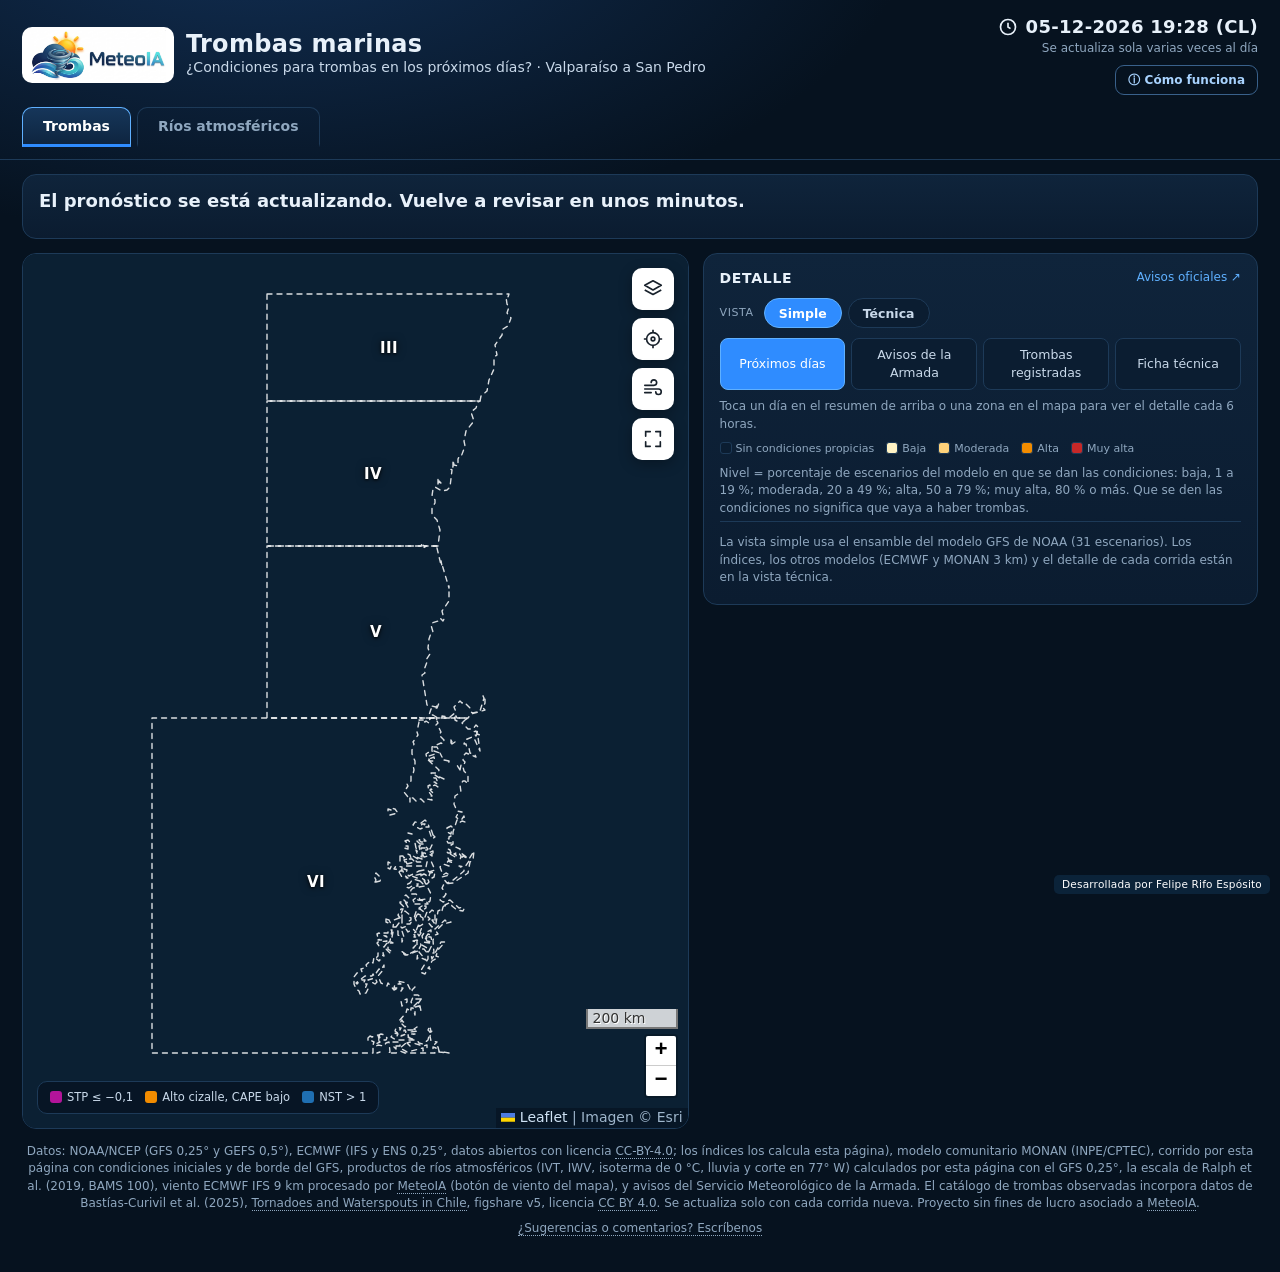
==== commit 488fb3fb: "Ríos atmosféricos: dominio hasta 65° S Co-Authored-By: Claude Opus 5.5 <noreply@anthropic.com> Claud" ====
--- a/index.html
+++ b/index.html
@@ -101,7 +101,7 @@
 <script src="assets/leaflet.js"></script>
 <script src="assets/trombas.js?v=20261123g"></script>
 <script src="assets/ecmwf_viento.js?v=20261123g"></script>
-<script src="assets/ivt.js?v=20261126e"></script>
+<script src="assets/ivt.js?v=20261126f"></script>
 <script>
 (function () {
   const escH = s => String(s ?? '').replace(/[&<>"']/g, c => ({ '&': '&amp;', '<': '&lt;', '>': '&gt;', '"': '&quot;', "'": '&#39;' }[c]));
@@ -180,7 +180,7 @@
 
   // Pestaña "Ríos atmosféricos": mapa propio, creado la primera vez que se abre (necesita su tamaño visible)
   let mapRA = null;
-  const VISTA_RA = [[-56, -100], [-18, -66]];
+  const VISTA_RA = [[-63, -100], [-18, -66]];
   function iniciarRA() {
     mapRA = L.map('mapRA', { minZoom: 3, maxZoom: 10, zoomSnap: 0.25, zoomControl: false, preferCanvas: true });
     L.control.zoom({ position: 'bottomright' }).addTo(mapRA);
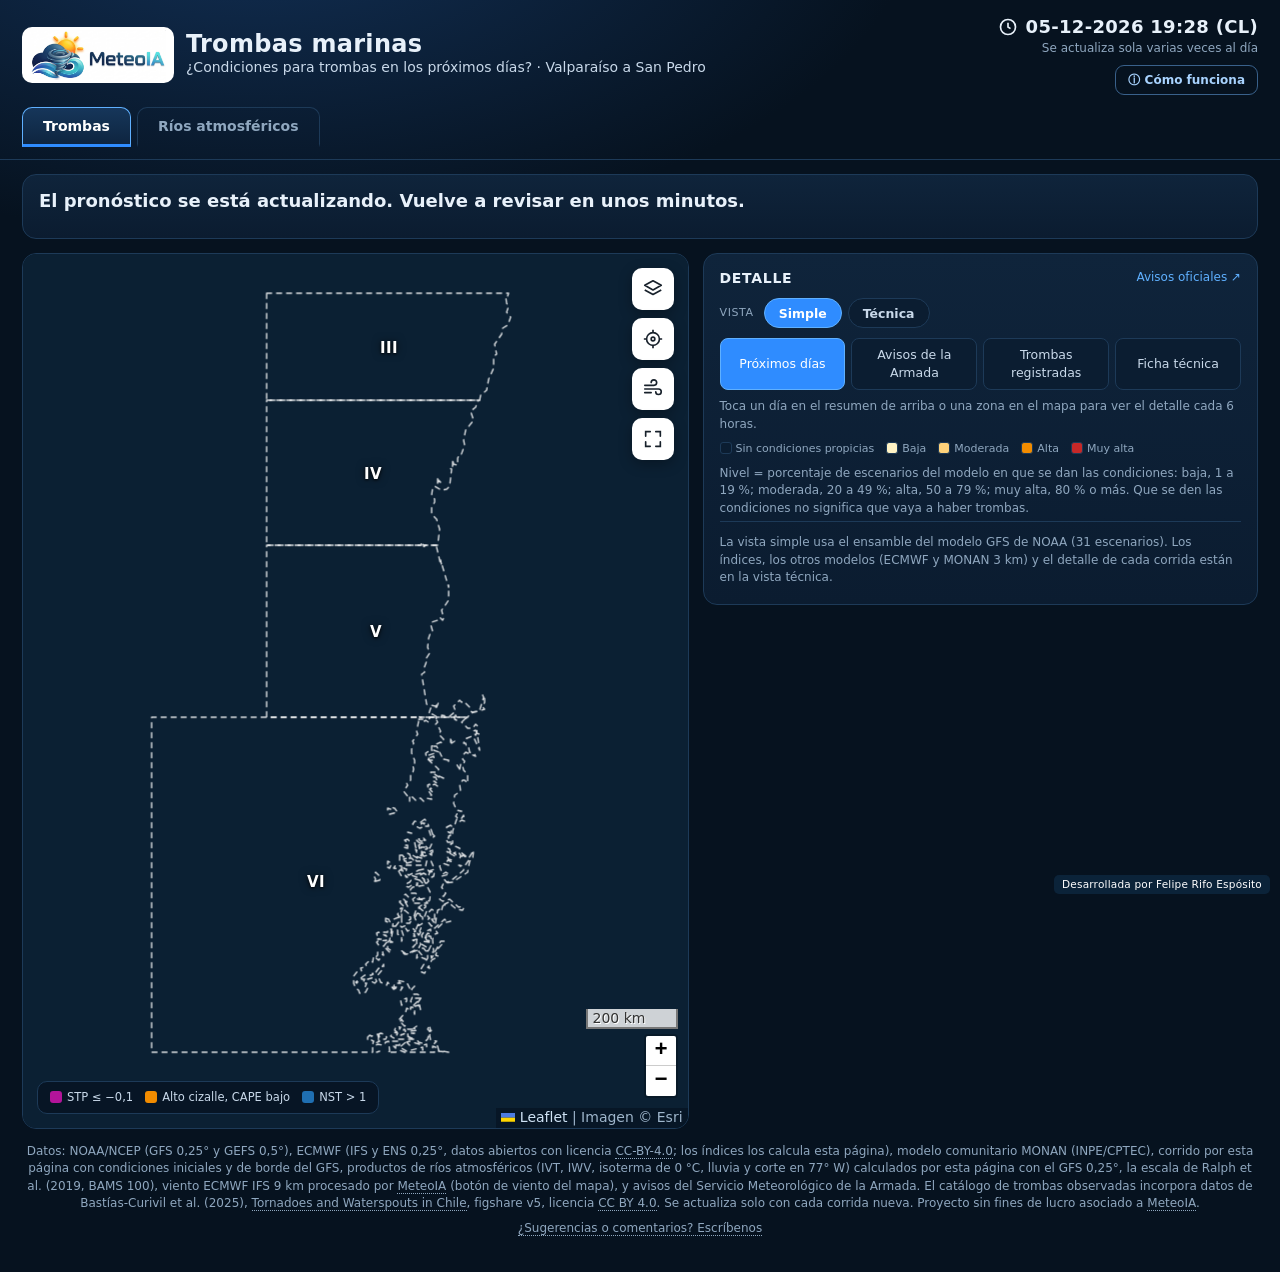
==== commit 783c2b2b: "Ríos atmosféricos: ciudades en el mapa con color de categoría; se agregan Chañaral y Puerto Williams" ====
--- a/index.html
+++ b/index.html
@@ -10,7 +10,7 @@
 <link rel="apple-touch-icon" href="assets/ios-180.png">
 <link rel="stylesheet" href="assets/leaflet.css">
 <link rel="stylesheet" href="assets/sitio.css">
-<link rel="stylesheet" href="assets/trombas.css?v=20261126d">
+<link rel="stylesheet" href="assets/trombas.css?v=20261126e">
 </head>
 <body>
 <div class="top">
@@ -101,7 +101,7 @@
 <script src="assets/leaflet.js"></script>
 <script src="assets/trombas.js?v=20261123g"></script>
 <script src="assets/ecmwf_viento.js?v=20261123g"></script>
-<script src="assets/ivt.js?v=20261126f"></script>
+<script src="assets/ivt.js?v=20261126g"></script>
 <script>
 (function () {
   const escH = s => String(s ?? '').replace(/[&<>"']/g, c => ({ '&': '&amp;', '<': '&lt;', '>': '&gt;', '"': '&quot;', "'": '&#39;' }[c]));
--- a/assets/trombas.css
+++ b/assets/trombas.css
@@ -129,3 +129,5 @@
 .ivt-btn-escala{width:100%;min-height:32px;margin:2px 0 6px;font-size:12px;font-weight:600;background:#16365a;color:#e8f1fa;border:1px solid #2f8cff;border-radius:6px;cursor:pointer}
 .ivt-modal{position:fixed;inset:0;z-index:3000;background:#000b;display:flex;align-items:center;justify-content:center;padding:16px}.ivt-modal[hidden]{display:none}
 .ivt-modal-caja{position:relative;width:min(1120px,96vw)}.ivt-modal-caja img{display:block;width:100%;height:auto;border-radius:14px}.ivt-modal .ivt-cerrar{position:absolute;top:6px;right:8px;color:#fff;font-size:20px;background:transparent;border:0;cursor:pointer;min-width:40px;min-height:40px}
+.ivt-ciu{position:relative}.ivt-ciu i{position:absolute;left:2px;top:2px;width:12px;height:12px;transform:rotate(45deg);border:2px solid #0b1d31;box-shadow:0 0 0 1.5px #fff;box-sizing:border-box}.ivt-ciu i.sin{background:#fff!important;opacity:.85}
+.ivt-ciu b{position:absolute;left:20px;top:-1px;white-space:nowrap;font:600 11.5px system-ui,sans-serif;color:#fff;text-shadow:0 0 3px #000,0 0 3px #000,0 1px 2px #000;cursor:pointer}
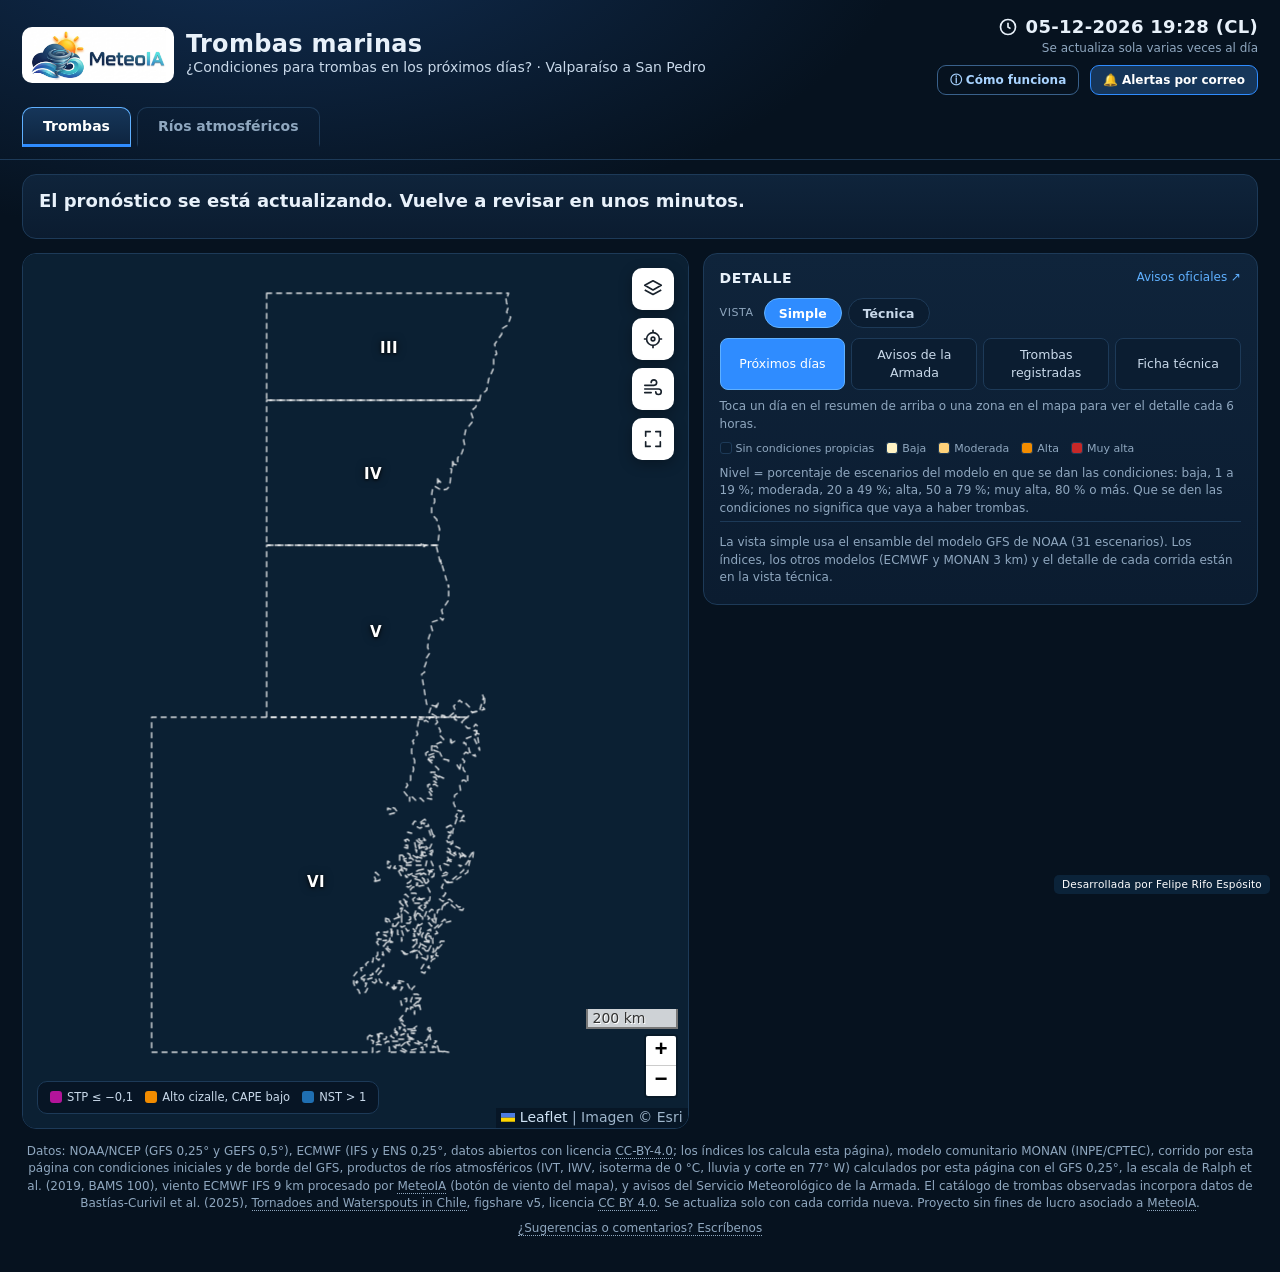
==== commit 03f7f911: "Alertas de trombas por correo: script de Google Apps Script, formulario de suscripción e instruccion" ====
--- a/index.html
+++ b/index.html
@@ -10,12 +10,12 @@
 <link rel="apple-touch-icon" href="assets/ios-180.png">
 <link rel="stylesheet" href="assets/leaflet.css">
 <link rel="stylesheet" href="assets/sitio.css">
-<link rel="stylesheet" href="assets/trombas.css?v=20261126e">
+<link rel="stylesheet" href="assets/trombas.css?v=20261127a">
 </head>
 <body>
 <div class="top">
   <a class="logo" href="https://meteoia.cl" title="Ir a MeteoIA"><span class="mk"><img src="assets/logo-meteoia.png" alt="MeteoIA"></span><span><b>Trombas marinas</b><span class="tx">¿Condiciones para trombas en los próximos días? · Valparaíso a San Pedro</span></span></a>
-  <div class="reloj"><div class="h"><svg width="20" height="20" viewBox="0 0 24 24" fill="none" stroke="currentColor" stroke-width="2"><circle cx="12" cy="12" r="9"/><path d="M12 7v5l3 2"/></svg><span id="hora">–</span></div><div class="s">Se actualiza sola varias veces al día</div><button type="button" class="btnInfo" id="btnInfo" aria-haspopup="dialog" title="Qué hace esta página, cómo trabaja y cuál es el aporte de la IA">ⓘ Cómo funciona</button></div>
+  <div class="reloj"><div class="h"><svg width="20" height="20" viewBox="0 0 24 24" fill="none" stroke="currentColor" stroke-width="2"><circle cx="12" cy="12" r="9"/><path d="M12 7v5l3 2"/></svg><span id="hora">–</span></div><div class="s">Se actualiza sola varias veces al día</div><button type="button" class="btnInfo" id="btnInfo" aria-haspopup="dialog" title="Qué hace esta página, cómo trabaja y cuál es el aporte de la IA">ⓘ Cómo funciona</button> <button type="button" class="btnInfo btnAlertas" id="btnAlertas" aria-haspopup="dialog" hidden title="Recibe un correo cuando haya probabilidad alta de trombas marinas">🔔 Alertas por correo</button></div>
 </div>
 <nav class="nav"><svg width="0" height="0" style="position:absolute" aria-hidden="true"><defs>
 <linearGradient id="gOla" x1="0" y1="0" x2="1" y2="0"><stop offset="0" stop-color="#1e88ff"/><stop offset="1" stop-color="#22c3ee"/></linearGradient>
@@ -70,6 +70,21 @@
 </div>
 </div>
 <footer class="pie"><p>Datos: NOAA/NCEP (GFS 0,25° y GEFS 0,5°), ECMWF (IFS y ENS 0,25°, datos abiertos con licencia <a href="https://creativecommons.org/licenses/by/4.0/" target="_blank" rel="noopener">CC-BY-4.0</a>; los índices los calcula esta página), modelo comunitario MONAN (INPE/CPTEC), corrido por esta página con condiciones iniciales y de borde del GFS, productos de ríos atmosféricos (IVT, IWV, isoterma de 0 °C, lluvia y corte en 77° W) calculados por esta página con el GFS 0,25°, la escala de Ralph et al. (2019, BAMS 100), viento ECMWF IFS 9 km procesado por <a href="https://meteoia.cl">MeteoIA</a> (botón de viento del mapa), y avisos del Servicio Meteorológico de la Armada. El catálogo de trombas observadas incorpora datos de Bastías-Curivil et al. (2025), <a href="https://doi.org/10.6084/m9.figshare.25119566" target="_blank" rel="noopener">Tornadoes and Waterspouts in Chile</a>, figshare v5, licencia <a href="https://creativecommons.org/licenses/by/4.0/" target="_blank" rel="noopener">CC BY 4.0</a>. Se actualiza solo con cada corrida nueva. Proyecto sin fines de lucro asociado a <a href="https://meteoia.cl">MeteoIA</a>.</p><a href="mailto:meteoiachile@gmail.com?subject=Sugerencia%20Trombas%20MeteoIA">¿Sugerencias o comentarios? Escríbenos</a></footer>
+<div id="alertas" hidden role="dialog" aria-modal="true" aria-labelledby="alertasT">
+  <div class="in-caja">
+    <button type="button" class="in-cerrar" aria-label="Cerrar" title="Cerrar (Esc)">✕</button>
+    <h2 id="alertasT">Alertas de trombas por correo</h2>
+    <p>Te enviamos un correo cuando alguna zona entre Valparaíso y San Pedro (III a VI) llegue a probabilidad <b>alta</b> (50 % o más de los escenarios del ensamble GFS) o <b>muy alta</b> (80 % o más) de condiciones propicias para trombas marinas en los próximos días.</p>
+    <form id="fAlertas" novalidate>
+      <label for="aCorreo">Correo electrónico</label>
+      <div class="al-fila"><input id="aCorreo" name="correo" type="email" autocomplete="email" required maxlength="120" placeholder="nombre@correo.cl"><button type="submit">Suscribirme</button></div>
+      <input class="al-trampa" name="web" tabindex="-1" autocomplete="off" aria-hidden="true">
+      <p class="al-estado" role="status" aria-live="polite"></p>
+    </form>
+    <p class="al-pie">Te llegará un correo para confirmar la suscripción. Tu correo solo se usa para estas alertas y cada mensaje trae un enlace para darte de baja, que lo borra de la lista.</p>
+    <p class="in-nota">Es una estimación automática y experimental: <b>no constituye aviso</b>. Los avisos oficiales los emite la Armada de Chile en <a href="https://meteoarmada.directemar.cl" target="_blank" rel="noopener">meteoarmada.directemar.cl</a>.</p>
+  </div>
+</div>
 <div id="info" hidden role="dialog" aria-modal="true" aria-labelledby="infoT">
   <div class="in-caja">
     <button type="button" class="in-cerrar" aria-label="Cerrar" title="Cerrar (Esc)">✕</button>
@@ -177,6 +192,32 @@
   info.querySelector('.in-cerrar').onclick = cerrarInfo;
   info.addEventListener('click', e => { if (e.target === info) cerrarInfo(); });
   if (new URLSearchParams(location.search).has('info')) abrirInfo();
+
+  // Alertas por correo (Google Apps Script del autor: planilla de suscriptores y envío desde Gmail; ver apps_script/)
+  const ALERTAS_URL = '';
+  const dlgA = document.getElementById('alertas'), btnA = document.getElementById('btnAlertas'), fA = document.getElementById('fAlertas');
+  const teclaA = e => { if (e.key === 'Escape') cerrarA(); };
+  const cerrarA = () => { dlgA.hidden = true; document.removeEventListener('keydown', teclaA); btnA.focus(); };
+  const abrirA = () => { dlgA.hidden = false; document.addEventListener('keydown', teclaA); document.getElementById('aCorreo').focus(); };
+  if (ALERTAS_URL) {
+    btnA.hidden = false; btnA.onclick = abrirA;
+    dlgA.querySelector('.in-cerrar').onclick = cerrarA;
+    dlgA.addEventListener('click', e => { if (e.target === dlgA) cerrarA(); });
+    fA.onsubmit = async e => {
+      e.preventDefault();
+      const est = fA.querySelector('.al-estado'), btn = fA.querySelector('button'), correo = fA.correo.value.trim();
+      if (!fA.correo.checkValidity() || !correo) { est.textContent = 'Escribe un correo válido.'; est.className = 'al-estado mal'; return; }
+      btn.disabled = true; est.textContent = 'Enviando…'; est.className = 'al-estado';
+      try {
+        const r = await fetch(`${ALERTAS_URL}?accion=suscribir&correo=${encodeURIComponent(correo)}&web=${encodeURIComponent(fA.web.value)}`, { signal: AbortSignal.timeout(30000) });
+        const d = await r.json();
+        est.textContent = d.msg; est.className = 'al-estado ' + (d.ok ? 'bien' : 'mal');
+        if (d.ok) fA.correo.value = '';
+      } catch (err) { est.textContent = 'No se pudo enviar. Intenta de nuevo en unos minutos.'; est.className = 'al-estado mal'; }
+      btn.disabled = false;
+    };
+    if (new URLSearchParams(location.search).has('alertas')) abrirA();
+  }
 
   // Pestaña "Ríos atmosféricos": mapa propio, creado la primera vez que se abre (necesita su tamaño visible)
   let mapRA = null;
--- a/assets/trombas.css
+++ b/assets/trombas.css
@@ -131,3 +131,14 @@
 .ivt-modal-caja{position:relative;width:min(1120px,96vw)}.ivt-modal-caja img{display:block;width:100%;height:auto;border-radius:14px}.ivt-modal .ivt-cerrar{position:absolute;top:6px;right:8px;color:#fff;font-size:20px;background:transparent;border:0;cursor:pointer;min-width:40px;min-height:40px}
 .ivt-ciu{position:relative}.ivt-ciu i{position:absolute;left:2px;top:2px;width:12px;height:12px;transform:rotate(45deg);border:2px solid #0b1d31;box-shadow:0 0 0 1.5px #fff;box-sizing:border-box}.ivt-ciu i.sin{background:#fff!important;opacity:.85}
 .ivt-ciu b{position:absolute;left:20px;top:-1px;white-space:nowrap;font:600 11.5px system-ui,sans-serif;color:#fff;text-shadow:0 0 3px #000,0 0 3px #000,0 1px 2px #000;cursor:pointer}
+#alertas{position:fixed;inset:0;z-index:5000;background:rgba(3,10,20,.82);display:flex;align-items:center;justify-content:center;padding:16px}#alertas[hidden]{display:none}
+#alertas .in-caja{position:relative;width:min(560px,100%);max-height:calc(100vh - 32px);overflow-y:auto;background:linear-gradient(180deg,#0f243b,#0b1c30);border:1px solid var(--line);border-radius:14px;padding:22px 24px 18px;box-shadow:0 20px 60px rgba(0,0,0,.6);font-size:13.5px;line-height:1.55}
+#alertas h2{margin:0 36px 10px 0;font-size:17px;font-weight:800;letter-spacing:.5px;text-transform:uppercase}#alertas p{margin:8px 0}
+#alertas .in-cerrar{position:absolute;right:12px;top:12px;width:34px;height:34px;border-radius:9px;border:1px solid var(--line);background:#0b1d31;color:var(--ink);font-size:16px;cursor:pointer}
+#alertas .in-nota{background:#3a2c05;border:1px solid #8a6a10;color:#ffe6a3;border-radius:10px;padding:7px 12px}#alertas .in-nota a{color:#ffe6a3}
+#fAlertas{margin:14px 0 6px}#fAlertas label{display:block;font-weight:600;margin-bottom:5px}.al-fila{display:flex;gap:8px}
+.al-fila input{flex:1;min-width:0;min-height:42px;padding:0 12px;font-size:15px;border-radius:9px;border:1px solid #39618b;background:#08182a;color:var(--ink)}
+.al-fila button{min-height:42px;padding:0 18px;border-radius:9px;border:0;background:#2f8cff;color:#fff;font:700 14px system-ui,sans-serif;cursor:pointer}.al-fila button:disabled{opacity:.6}
+.al-trampa{position:absolute;left:-9999px;width:1px;height:1px;opacity:0}.al-estado{min-height:1.4em}.al-estado.bien{color:#5be3a0}.al-estado.mal{color:#ff8a8a}.al-pie{color:var(--muted);font-size:12.5px}
+.btnAlertas{margin-left:6px;border-color:#2f8cff;color:#fff;background:#16365a}
+@media (max-width:760px){.al-fila{flex-direction:column}}
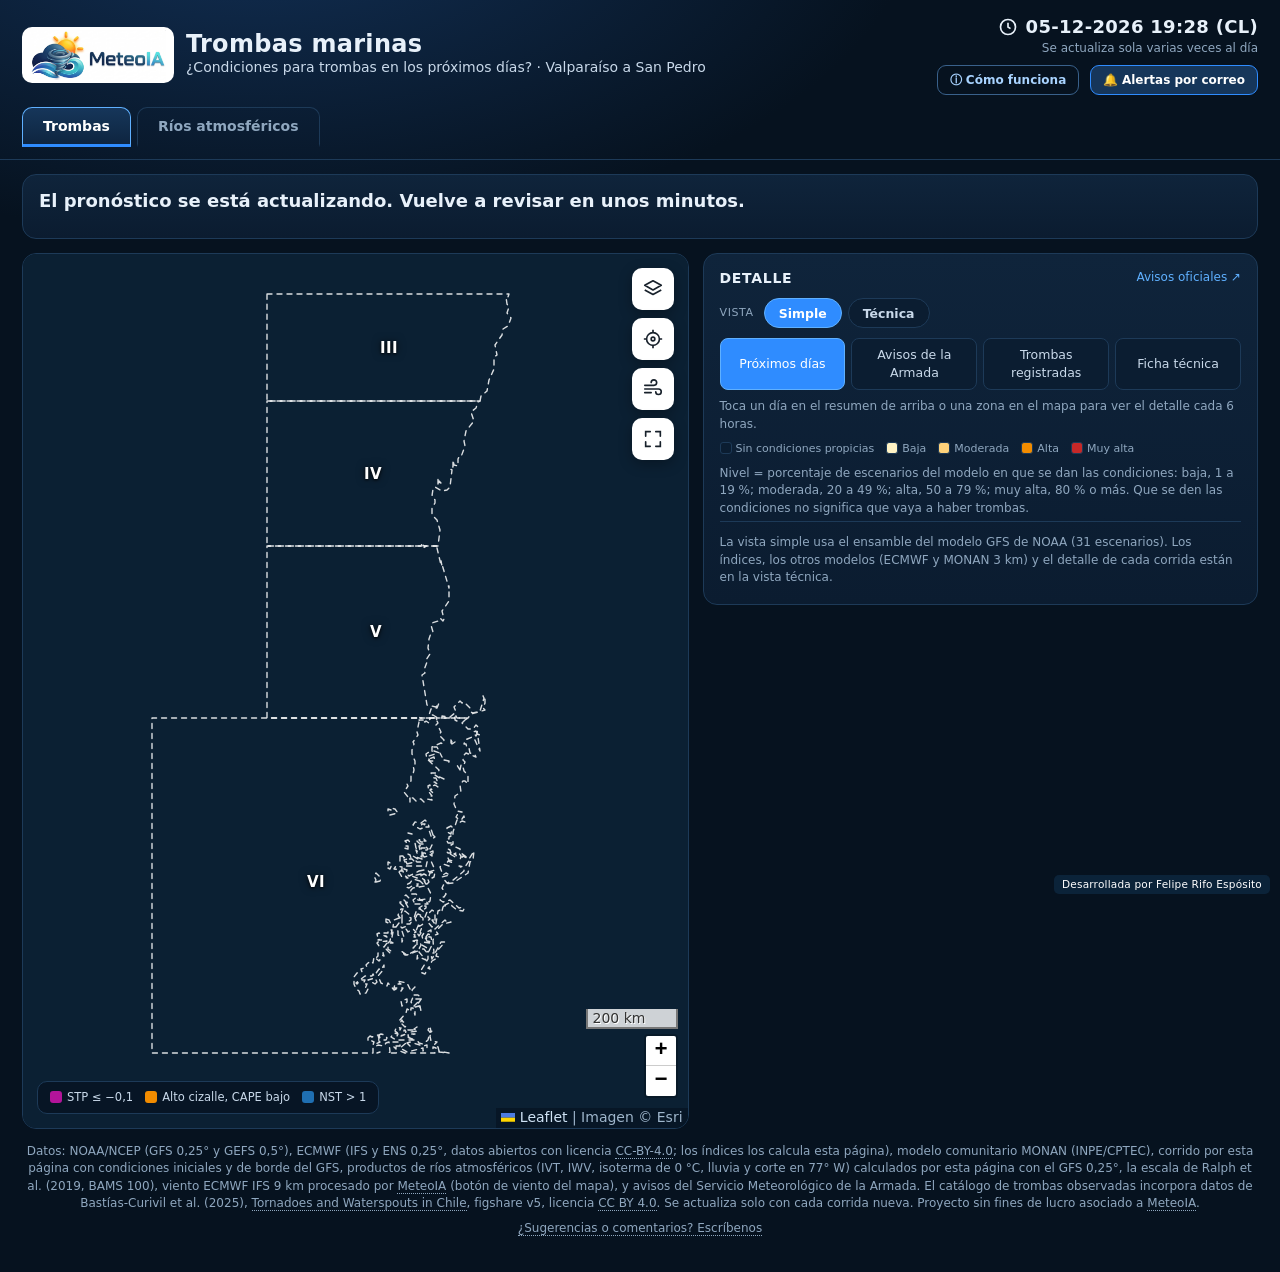
==== commit 324643a7: "Alertas por correo: borrador de aviso de tromba marina que se abre en el correo del usuario - Asunto" ====
--- a/index.html
+++ b/index.html
@@ -10,12 +10,12 @@
 <link rel="apple-touch-icon" href="assets/ios-180.png">
 <link rel="stylesheet" href="assets/leaflet.css">
 <link rel="stylesheet" href="assets/sitio.css">
-<link rel="stylesheet" href="assets/trombas.css?v=20261127a">
+<link rel="stylesheet" href="assets/trombas.css?v=20261127b">
 </head>
 <body>
 <div class="top">
   <a class="logo" href="https://meteoia.cl" title="Ir a MeteoIA"><span class="mk"><img src="assets/logo-meteoia.png" alt="MeteoIA"></span><span><b>Trombas marinas</b><span class="tx">¿Condiciones para trombas en los próximos días? · Valparaíso a San Pedro</span></span></a>
-  <div class="reloj"><div class="h"><svg width="20" height="20" viewBox="0 0 24 24" fill="none" stroke="currentColor" stroke-width="2"><circle cx="12" cy="12" r="9"/><path d="M12 7v5l3 2"/></svg><span id="hora">–</span></div><div class="s">Se actualiza sola varias veces al día</div><button type="button" class="btnInfo" id="btnInfo" aria-haspopup="dialog" title="Qué hace esta página, cómo trabaja y cuál es el aporte de la IA">ⓘ Cómo funciona</button> <button type="button" class="btnInfo btnAlertas" id="btnAlertas" aria-haspopup="dialog" hidden title="Recibe un correo cuando haya probabilidad alta de trombas marinas">🔔 Alertas por correo</button></div>
+  <div class="reloj"><div class="h"><svg width="20" height="20" viewBox="0 0 24 24" fill="none" stroke="currentColor" stroke-width="2"><circle cx="12" cy="12" r="9"/><path d="M12 7v5l3 2"/></svg><span id="hora">–</span></div><div class="s">Se actualiza sola varias veces al día</div><button type="button" class="btnInfo" id="btnInfo" aria-haspopup="dialog" title="Qué hace esta página, cómo trabaja y cuál es el aporte de la IA">ⓘ Cómo funciona</button> <button type="button" class="btnInfo btnAlertas" id="btnAlertas" aria-haspopup="dialog" title="Redactar un aviso de tromba marina por correo o suscribirse a las alertas">🔔 Alertas por correo</button></div>
 </div>
 <nav class="nav"><svg width="0" height="0" style="position:absolute" aria-hidden="true"><defs>
 <linearGradient id="gOla" x1="0" y1="0" x2="1" y2="0"><stop offset="0" stop-color="#1e88ff"/><stop offset="1" stop-color="#22c3ee"/></linearGradient>
@@ -74,6 +74,19 @@
   <div class="in-caja">
     <button type="button" class="in-cerrar" aria-label="Cerrar" title="Cerrar (Esc)">✕</button>
     <h2 id="alertasT">Alertas de trombas por correo</h2>
+    <section class="al-sec" aria-labelledby="redT">
+      <h3 id="redT">Redactar un aviso</h3>
+      <p class="al-pie">Se arma con el pronóstico vigente. Revisa y ajusta el texto, y ábrelo en tu correo para agregar los destinatarios y enviarlo.</p>
+      <div class="al-campos">
+        <label>Sector<input id="redSector" maxlength="120"></label>
+        <label>Vigencia<input id="redVig" maxlength="120"></label>
+      </div>
+      <label class="al-txt">Texto del aviso<textarea id="redTexto" rows="14"></textarea></label>
+      <div class="al-acc"><button type="button" id="redAbrir">✉️ Abrir en mi correo</button><button type="button" id="redCopiar" class="sec">Copiar texto</button></div>
+      <p class="al-estado" id="redEstado" role="status" aria-live="polite"></p>
+    </section>
+    <section class="al-sec" id="alSus" aria-labelledby="susT" hidden>
+    <h3 id="susT">Recibir alertas automáticas</h3>
     <p>Te enviamos un correo cuando alguna zona entre Valparaíso y San Pedro (III a VI) llegue a probabilidad <b>alta</b> (50 % o más de los escenarios del ensamble GFS) o <b>muy alta</b> (80 % o más) de condiciones propicias para trombas marinas en los próximos días.</p>
     <form id="fAlertas" novalidate>
       <label for="aCorreo">Correo electrónico</label>
@@ -82,6 +95,7 @@
       <p class="al-estado" role="status" aria-live="polite"></p>
     </form>
     <p class="al-pie">Te llegará un correo para confirmar la suscripción. Tu correo solo se usa para estas alertas y cada mensaje trae un enlace para darte de baja, que lo borra de la lista.</p>
+    </section>
     <p class="in-nota">Es una estimación automática y experimental: <b>no constituye aviso</b>. Los avisos oficiales los emite la Armada de Chile en <a href="https://meteoarmada.directemar.cl" target="_blank" rel="noopener">meteoarmada.directemar.cl</a>.</p>
   </div>
 </div>
@@ -198,11 +212,56 @@
   const dlgA = document.getElementById('alertas'), btnA = document.getElementById('btnAlertas'), fA = document.getElementById('fAlertas');
   const teclaA = e => { if (e.key === 'Escape') cerrarA(); };
   const cerrarA = () => { dlgA.hidden = true; document.removeEventListener('keydown', teclaA); btnA.focus(); };
-  const abrirA = () => { dlgA.hidden = false; document.addEventListener('keydown', teclaA); document.getElementById('aCorreo').focus(); };
+  const abrirA = () => { dlgA.hidden = false; document.addEventListener('keydown', teclaA); dlgA.querySelector('.in-cerrar').focus(); };
+  btnA.onclick = () => { abrirA(); armarAviso(); };
+  dlgA.querySelector('.in-cerrar').onclick = cerrarA;
+  dlgA.addEventListener('click', e => { if (e.target === dlgA) cerrarA(); });
+  // Borrador de aviso: toma la zona y el día de mayor probabilidad del ensamble GEFS publicado
+  const ASUNTO_AVISO = 'ALERTA DE TROMBA MARINA EN TU ÁREA';
+  const NIV_TXT = v => v >= 80 ? 'muy alta' : v >= 50 ? 'alta' : v >= 20 ? 'moderada' : v > 0 ? 'baja' : null;
+  const ZN = { III: 'Valparaíso a Constitución', IV: 'Constitución a Isla Mocha', V: 'Isla Mocha a Puerto Montt', VI: 'Puerto Montt a San Pedro' };
+  let pronAviso = null;
+  const textoAviso = () => {
+    const sector = document.getElementById('redSector').value.trim() || '[sector]', vig = document.getElementById('redVig').value.trim() || '[fecha y hora]';
+    return `${ASUNTO_AVISO}\n\nSe informa ALERTA POR TROMBAS MARINAS en ${sector}.\nVigencia: ${vig}.\n` +
+      (pronAviso ? `Probabilidad ${pronAviso.nivel} de condiciones propicias (${pronAviso.v} % de los escenarios del ensamble GFS).\n` : '') +
+      `\nRECOMENDACIONES\n- Se sugiere evacuar playas, muelles, caletas y zonas costeras expuestas.\n- Embarcaciones menores: no zarpar y regresar a puerto o a un fondeadero abrigado.\n` +
+      `- Asegurar objetos sueltos en cubierta y en la costa.\n- Si observa una tromba, aléjese en dirección perpendicular a su desplazamiento y busque refugio bajo techo.\n` +
+      `- Manténgase atento a los avisos oficiales de la Armada (meteoarmada.directemar.cl) y a las instrucciones de la Autoridad Marítima local.\n\n` +
+      `FAVOR ACUSAR RECIBO DE ESTE MENSAJE.\n\nMapa y detalle del pronóstico: https://trombasmarinas.cl\n`;
+  };
+  async function armarAviso() {
+    const ta = document.getElementById('redTexto');
+    if (!ta.dataset.editado) {
+      try {
+        const d = await fetch('data/trombas_prob.json?t=' + Date.now(), { cache: 'no-store', signal: AbortSignal.timeout(15000) }).then(r => r.json());
+        const hoy = new Date().toLocaleDateString('en-CA', { timeZone: 'America/Santiago' });
+        let m = null;
+        for (const f of d.dias.filter(x => x >= hoy)) for (const z of d.areas.map(a => a.id)) { const v = d.prob_dia?.[z]?.alguno?.[f] ?? 0; if (!m || v > m.v) m = { z, f, v }; }
+        if (m && m.v > 0) {
+          pronAviso = { nivel: NIV_TXT(m.v), v: m.v };
+          if (!document.getElementById('redSector').value) document.getElementById('redSector').value = `zona ${m.z} (${ZN[m.z]})`;
+          if (!document.getElementById('redVig').value) document.getElementById('redVig').value = new Date(m.f + 'T12:00:00Z').toLocaleDateString('es-CL', { weekday: 'long', day: 'numeric', month: 'long', timeZone: 'UTC' });
+        }
+      } catch (e) { /* sin pronóstico: queda el formato con campos a completar */ }
+      ta.value = textoAviso();
+    }
+  }
+  for (const id of ['redSector', 'redVig']) document.getElementById(id).addEventListener('input', () => { if (!document.getElementById('redTexto').dataset.editado) document.getElementById('redTexto').value = textoAviso(); });
+  document.getElementById('redTexto').addEventListener('input', e => { e.target.dataset.editado = '1'; });
+  document.getElementById('redAbrir').onclick = () => {
+    const cuerpo = document.getElementById('redTexto').value;
+    location.href = `mailto:?subject=${encodeURIComponent(ASUNTO_AVISO)}&body=${encodeURIComponent(cuerpo)}`;
+    document.getElementById('redEstado').textContent = 'Se abrió tu programa de correo. Si no se abrió, usa "Copiar texto" y pégalo en un correo nuevo.';
+  };
+  document.getElementById('redCopiar').onclick = async () => {
+    const est = document.getElementById('redEstado');
+    try { await navigator.clipboard.writeText(document.getElementById('redTexto').value); est.textContent = 'Texto copiado. El asunto es: ' + ASUNTO_AVISO; }
+    catch (e) { document.getElementById('redTexto').select(); est.textContent = 'Selecciona el texto y cópialo con Ctrl+C.'; }
+  };
+  if (new URLSearchParams(location.search).has('aviso')) { abrirA(); armarAviso(); }
   if (ALERTAS_URL) {
-    btnA.hidden = false; btnA.onclick = abrirA;
-    dlgA.querySelector('.in-cerrar').onclick = cerrarA;
-    dlgA.addEventListener('click', e => { if (e.target === dlgA) cerrarA(); });
+    document.getElementById('alSus').hidden = false;
     fA.onsubmit = async e => {
       e.preventDefault();
       const est = fA.querySelector('.al-estado'), btn = fA.querySelector('button'), correo = fA.correo.value.trim();
@@ -216,7 +275,7 @@
       } catch (err) { est.textContent = 'No se pudo enviar. Intenta de nuevo en unos minutos.'; est.className = 'al-estado mal'; }
       btn.disabled = false;
     };
-    if (new URLSearchParams(location.search).has('alertas')) abrirA();
+    if (new URLSearchParams(location.search).has('alertas')) { abrirA(); armarAviso(); document.getElementById('aCorreo').focus(); }
   }
 
   // Pestaña "Ríos atmosféricos": mapa propio, creado la primera vez que se abre (necesita su tamaño visible)
--- a/assets/trombas.css
+++ b/assets/trombas.css
@@ -142,3 +142,9 @@
 .al-trampa{position:absolute;left:-9999px;width:1px;height:1px;opacity:0}.al-estado{min-height:1.4em}.al-estado.bien{color:#5be3a0}.al-estado.mal{color:#ff8a8a}.al-pie{color:var(--muted);font-size:12.5px}
 .btnAlertas{margin-left:6px;border-color:#2f8cff;color:#fff;background:#16365a}
 @media (max-width:760px){.al-fila{flex-direction:column}}
+#alertas .in-caja{width:min(680px,100%)}#alertas h3{margin:14px 0 6px;font-size:13px;font-weight:800;letter-spacing:.6px;text-transform:uppercase;color:var(--acc2,#7cc4ff)}
+.al-sec{border-top:1px solid var(--line);padding-top:6px;margin-top:10px}.al-campos{display:grid;grid-template-columns:1fr 1fr;gap:8px}
+.al-campos label,.al-txt{display:block;font-weight:600;font-size:12.5px}.al-campos input,.al-txt textarea{display:block;width:100%;box-sizing:border-box;margin-top:4px;padding:8px 10px;font:13px system-ui,sans-serif;border-radius:8px;border:1px solid #39618b;background:#08182a;color:var(--ink)}
+.al-txt{margin-top:8px}.al-txt textarea{font-family:ui-monospace,Menlo,Consolas,monospace;font-size:12.5px;line-height:1.45;resize:vertical}
+.al-acc{display:flex;gap:8px;margin-top:8px;flex-wrap:wrap}.al-acc button{min-height:40px;padding:0 16px;border-radius:9px;border:0;background:#d7191c;color:#fff;font:700 14px system-ui,sans-serif;cursor:pointer}.al-acc button.sec{background:transparent;border:1px solid #39618b;color:var(--ink)}
+@media (max-width:760px){.al-campos{grid-template-columns:1fr}}
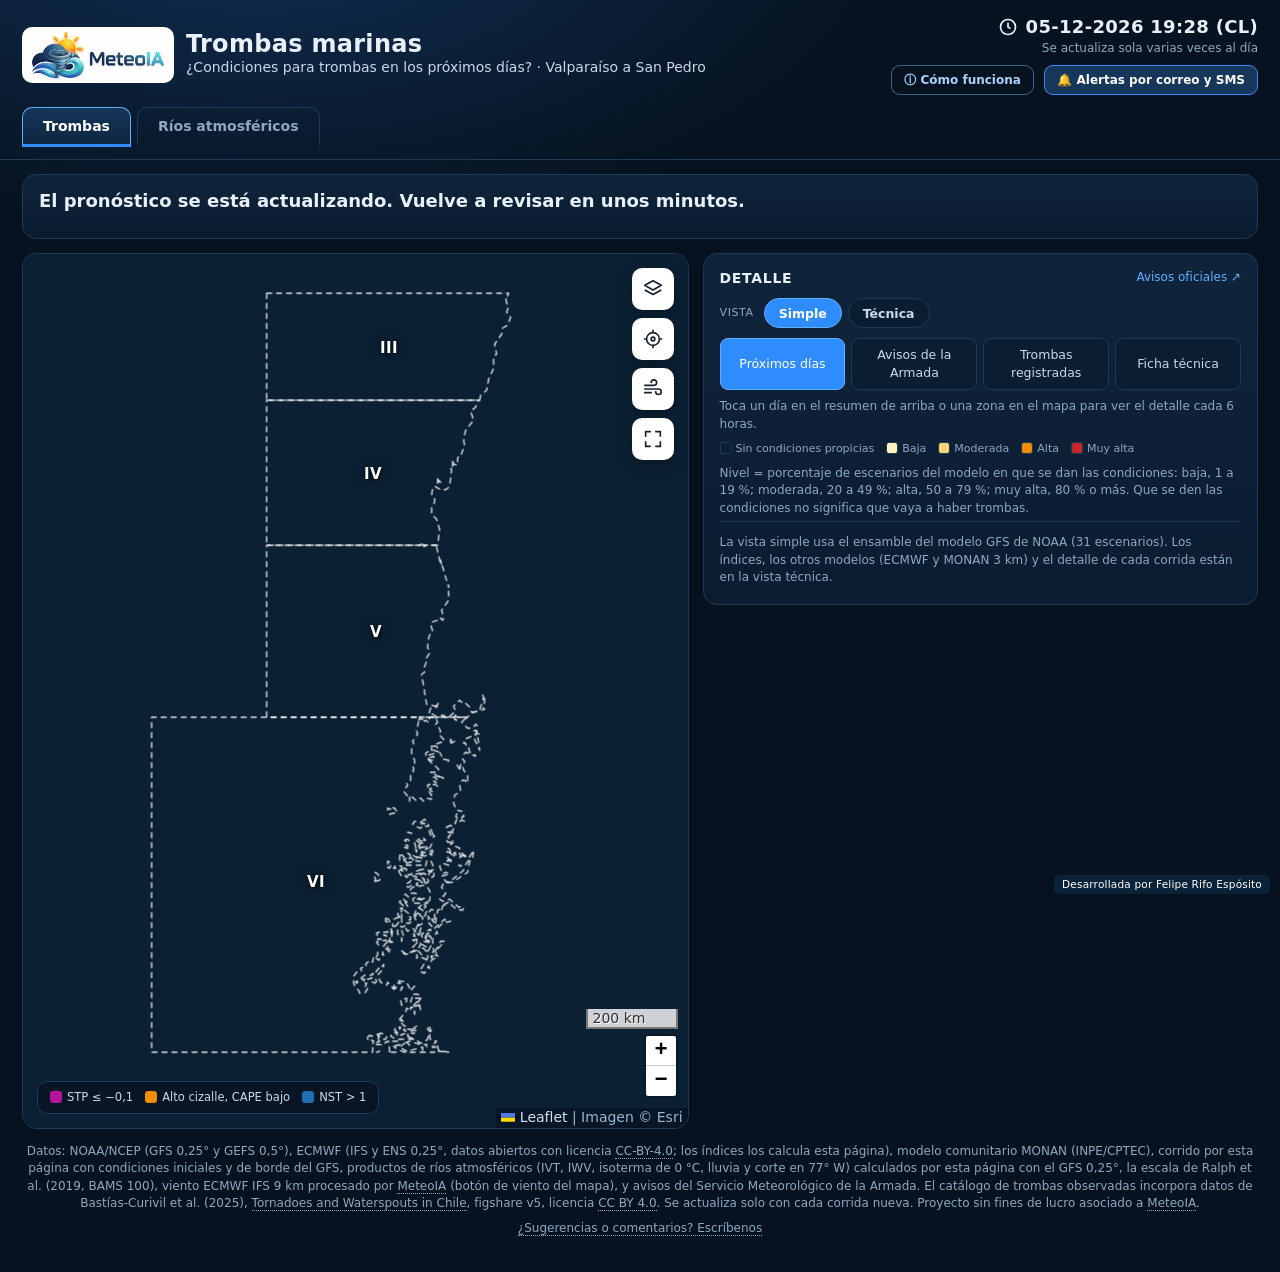
==== commit 8178623c: "Alertas: opción de prueba por mensaje de texto (sms:) con acuse de recibo Co-Authored-By: Claude Opu" ====
--- a/index.html
+++ b/index.html
@@ -10,12 +10,12 @@
 <link rel="apple-touch-icon" href="assets/ios-180.png">
 <link rel="stylesheet" href="assets/leaflet.css">
 <link rel="stylesheet" href="assets/sitio.css">
-<link rel="stylesheet" href="assets/trombas.css?v=20261127b">
+<link rel="stylesheet" href="assets/trombas.css?v=20261127c">
 </head>
 <body>
 <div class="top">
   <a class="logo" href="https://meteoia.cl" title="Ir a MeteoIA"><span class="mk"><img src="assets/logo-meteoia.png" alt="MeteoIA"></span><span><b>Trombas marinas</b><span class="tx">¿Condiciones para trombas en los próximos días? · Valparaíso a San Pedro</span></span></a>
-  <div class="reloj"><div class="h"><svg width="20" height="20" viewBox="0 0 24 24" fill="none" stroke="currentColor" stroke-width="2"><circle cx="12" cy="12" r="9"/><path d="M12 7v5l3 2"/></svg><span id="hora">–</span></div><div class="s">Se actualiza sola varias veces al día</div><button type="button" class="btnInfo" id="btnInfo" aria-haspopup="dialog" title="Qué hace esta página, cómo trabaja y cuál es el aporte de la IA">ⓘ Cómo funciona</button> <button type="button" class="btnInfo btnAlertas" id="btnAlertas" aria-haspopup="dialog" title="Redactar un aviso de tromba marina por correo o suscribirse a las alertas">🔔 Alertas por correo</button></div>
+  <div class="reloj"><div class="h"><svg width="20" height="20" viewBox="0 0 24 24" fill="none" stroke="currentColor" stroke-width="2"><circle cx="12" cy="12" r="9"/><path d="M12 7v5l3 2"/></svg><span id="hora">–</span></div><div class="s">Se actualiza sola varias veces al día</div><button type="button" class="btnInfo" id="btnInfo" aria-haspopup="dialog" title="Qué hace esta página, cómo trabaja y cuál es el aporte de la IA">ⓘ Cómo funciona</button> <button type="button" class="btnInfo btnAlertas" id="btnAlertas" aria-haspopup="dialog" title="Redactar un aviso de tromba marina por correo o suscribirse a las alertas">🔔 Alertas por correo y SMS</button></div>
 </div>
 <nav class="nav"><svg width="0" height="0" style="position:absolute" aria-hidden="true"><defs>
 <linearGradient id="gOla" x1="0" y1="0" x2="1" y2="0"><stop offset="0" stop-color="#1e88ff"/><stop offset="1" stop-color="#22c3ee"/></linearGradient>
@@ -73,7 +73,7 @@
 <div id="alertas" hidden role="dialog" aria-modal="true" aria-labelledby="alertasT">
   <div class="in-caja">
     <button type="button" class="in-cerrar" aria-label="Cerrar" title="Cerrar (Esc)">✕</button>
-    <h2 id="alertasT">Alertas de trombas por correo</h2>
+    <h2 id="alertasT">Alertas de trombas por correo y mensaje</h2>
     <section class="al-sec" aria-labelledby="redT">
       <h3 id="redT">Redactar un aviso</h3>
       <p class="al-pie">Se arma con el pronóstico vigente. Revisa y ajusta el texto, y ábrelo en tu correo para agregar los destinatarios y enviarlo.</p>
@@ -84,6 +84,14 @@
       <label class="al-txt">Texto del aviso<textarea id="redTexto" rows="14"></textarea></label>
       <div class="al-acc"><button type="button" id="redAbrir">✉️ Abrir en mi correo</button><button type="button" id="redCopiar" class="sec">Copiar texto</button></div>
       <p class="al-estado" id="redEstado" role="status" aria-live="polite"></p>
+    </section>
+    <section class="al-sec" aria-labelledby="smsT">
+      <h3 id="smsT">Mensaje de texto <span class="al-prueba">PRUEBA</span></h3>
+      <p class="al-pie">Abre la aplicación de mensajes del teléfono con el texto listo; tú eliges los destinatarios. En el computador, usa "Copiar mensaje".</p>
+      <label class="al-txt">Mensaje<textarea id="smsTexto" rows="3" maxlength="300"></textarea></label>
+      <label class="al-chk"><input type="checkbox" id="smsPrueba" checked> Marcar el mensaje como prueba</label>
+      <div class="al-acc"><button type="button" id="smsAbrir">📱 Abrir en mensajes</button><button type="button" id="smsCopiar" class="sec">Copiar mensaje</button></div>
+      <p class="al-estado" id="smsEstado" role="status" aria-live="polite"></p>
     </section>
     <section class="al-sec" id="alSus" aria-labelledby="susT" hidden>
     <h3 id="susT">Recibir alertas automáticas</h3>
@@ -259,7 +267,21 @@
     try { await navigator.clipboard.writeText(document.getElementById('redTexto').value); est.textContent = 'Texto copiado. El asunto es: ' + ASUNTO_AVISO; }
     catch (e) { document.getElementById('redTexto').select(); est.textContent = 'Selecciona el texto y cópialo con Ctrl+C.'; }
   };
+  // Mensaje de texto (prueba): enlace sms: con el texto; "sms:?&body=" lo abren tanto iPhone como Android
+  const SMS_BASE = 'Alerta por tromba marina en tu área, por favor acusa mensaje recibido.';
+  const smsT = document.getElementById('smsTexto'), smsP = document.getElementById('smsPrueba');
+  const armarSMS = () => { smsT.value = (smsP.checked ? 'PRUEBA: ' : '') + SMS_BASE; };
+  armarSMS(); smsP.onchange = armarSMS;
+  document.getElementById('smsAbrir').onclick = () => {
+    location.href = 'sms:?&body=' + encodeURIComponent(smsT.value);
+    document.getElementById('smsEstado').textContent = 'Se abrió la aplicación de mensajes. Si no se abrió (computador), usa "Copiar mensaje".';
+  };
+  document.getElementById('smsCopiar').onclick = async () => {
+    const est = document.getElementById('smsEstado');
+    try { await navigator.clipboard.writeText(smsT.value); est.textContent = 'Mensaje copiado.'; } catch (e) { smsT.select(); est.textContent = 'Selecciona el texto y cópialo.'; }
+  };
   if (new URLSearchParams(location.search).has('aviso')) { abrirA(); armarAviso(); }
+  if (new URLSearchParams(location.search).has('sms')) { abrirA(); armarAviso(); setTimeout(() => document.getElementById('smsT').scrollIntoView({ block: 'start' }), 50); }
   if (ALERTAS_URL) {
     document.getElementById('alSus').hidden = false;
     fA.onsubmit = async e => {
--- a/assets/trombas.css
+++ b/assets/trombas.css
@@ -148,3 +148,5 @@
 .al-txt{margin-top:8px}.al-txt textarea{font-family:ui-monospace,Menlo,Consolas,monospace;font-size:12.5px;line-height:1.45;resize:vertical}
 .al-acc{display:flex;gap:8px;margin-top:8px;flex-wrap:wrap}.al-acc button{min-height:40px;padding:0 16px;border-radius:9px;border:0;background:#d7191c;color:#fff;font:700 14px system-ui,sans-serif;cursor:pointer}.al-acc button.sec{background:transparent;border:1px solid #39618b;color:var(--ink)}
 @media (max-width:760px){.al-campos{grid-template-columns:1fr}}
+.al-prueba{display:inline-block;margin-left:6px;padding:1px 7px;border-radius:6px;background:#8a6a10;color:#ffe6a3;font-size:10.5px;letter-spacing:.5px;vertical-align:1px}
+.al-chk{display:flex;align-items:center;gap:6px;margin-top:6px;font-size:12.5px}#smsAbrir{background:#2f8cff}
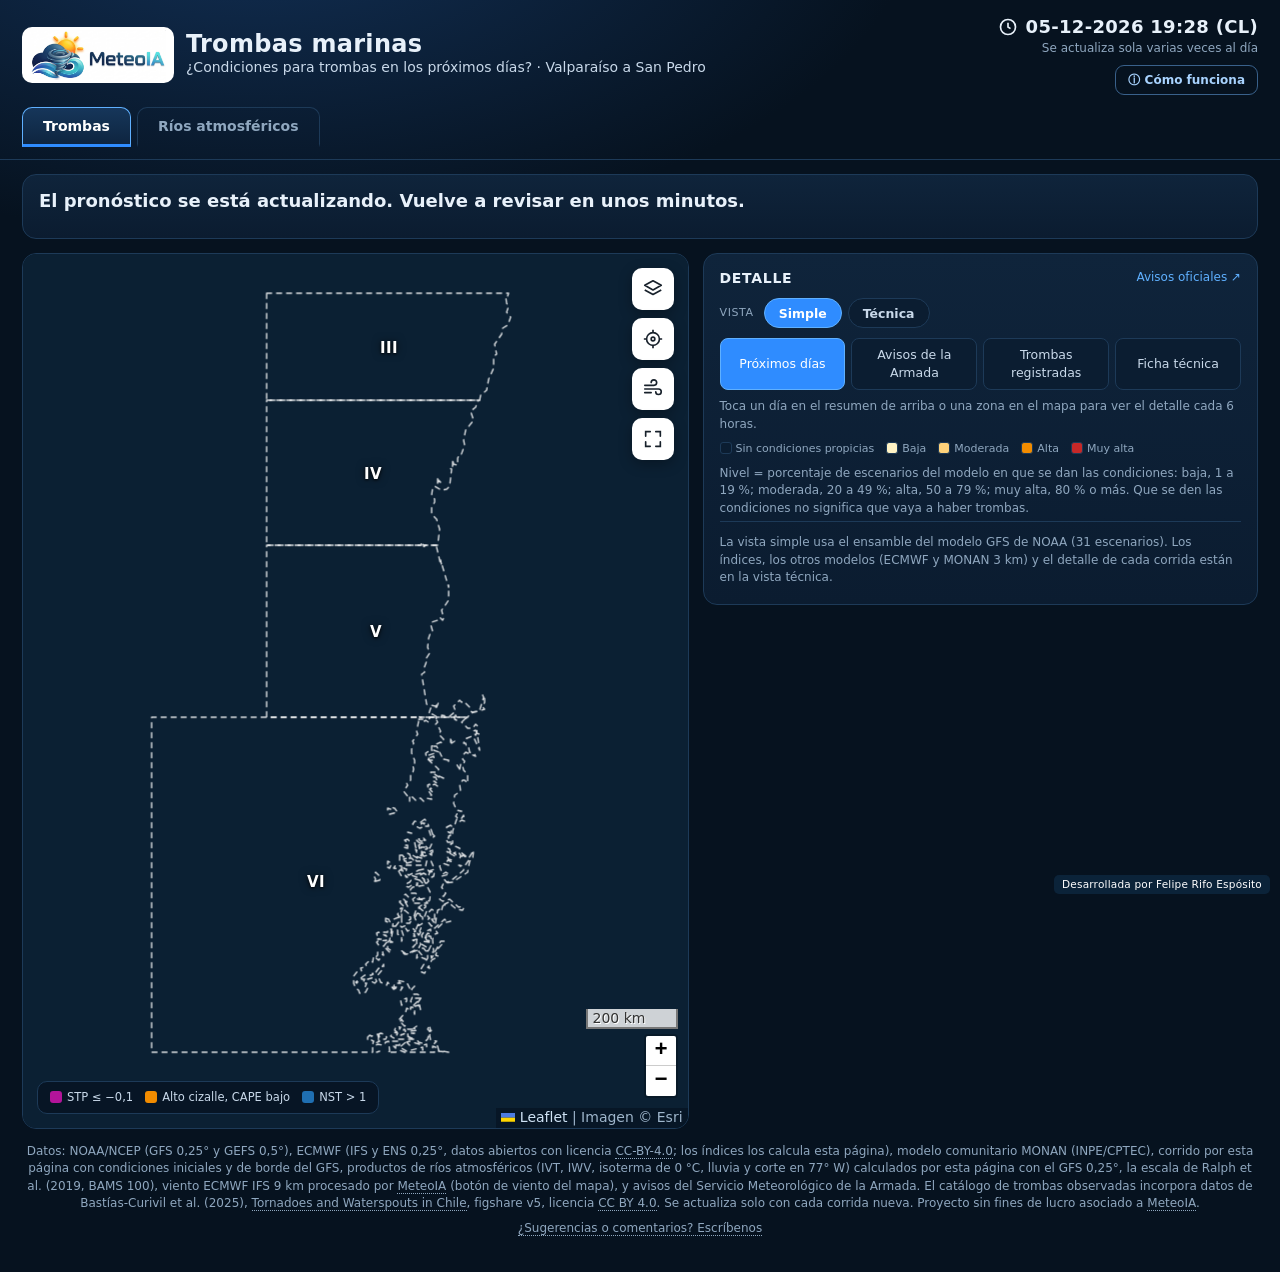
==== commit 8021b1c8: "Alertas: el botón oculto no se muestra (display none) Co-Authored-By: Claude Opus 5.5 <noreply@anthr" ====
--- a/index.html
+++ b/index.html
@@ -10,12 +10,12 @@
 <link rel="apple-touch-icon" href="assets/ios-180.png">
 <link rel="stylesheet" href="assets/leaflet.css">
 <link rel="stylesheet" href="assets/sitio.css">
-<link rel="stylesheet" href="assets/trombas.css?v=20261127c">
+<link rel="stylesheet" href="assets/trombas.css?v=20261127d">
 </head>
 <body>
 <div class="top">
   <a class="logo" href="https://meteoia.cl" title="Ir a MeteoIA"><span class="mk"><img src="assets/logo-meteoia.png" alt="MeteoIA"></span><span><b>Trombas marinas</b><span class="tx">¿Condiciones para trombas en los próximos días? · Valparaíso a San Pedro</span></span></a>
-  <div class="reloj"><div class="h"><svg width="20" height="20" viewBox="0 0 24 24" fill="none" stroke="currentColor" stroke-width="2"><circle cx="12" cy="12" r="9"/><path d="M12 7v5l3 2"/></svg><span id="hora">–</span></div><div class="s">Se actualiza sola varias veces al día</div><button type="button" class="btnInfo" id="btnInfo" aria-haspopup="dialog" title="Qué hace esta página, cómo trabaja y cuál es el aporte de la IA">ⓘ Cómo funciona</button> <button type="button" class="btnInfo btnAlertas" id="btnAlertas" aria-haspopup="dialog" title="Redactar un aviso de tromba marina por correo o suscribirse a las alertas">🔔 Alertas por correo y SMS</button></div>
+  <div class="reloj"><div class="h"><svg width="20" height="20" viewBox="0 0 24 24" fill="none" stroke="currentColor" stroke-width="2"><circle cx="12" cy="12" r="9"/><path d="M12 7v5l3 2"/></svg><span id="hora">–</span></div><div class="s">Se actualiza sola varias veces al día</div><button type="button" class="btnInfo" id="btnInfo" aria-haspopup="dialog" title="Qué hace esta página, cómo trabaja y cuál es el aporte de la IA">ⓘ Cómo funciona</button> <button type="button" class="btnInfo btnAlertas" id="btnAlertas" aria-haspopup="dialog" hidden title="Redactar un aviso de tromba marina por correo o suscribirse a las alertas">🔔 Alertas por correo y SMS</button></div>
 </div>
 <nav class="nav"><svg width="0" height="0" style="position:absolute" aria-hidden="true"><defs>
 <linearGradient id="gOla" x1="0" y1="0" x2="1" y2="0"><stop offset="0" stop-color="#1e88ff"/><stop offset="1" stop-color="#22c3ee"/></linearGradient>
@@ -219,9 +219,11 @@
   const ALERTAS_URL = '';
   const dlgA = document.getElementById('alertas'), btnA = document.getElementById('btnAlertas'), fA = document.getElementById('fAlertas');
   const teclaA = e => { if (e.key === 'Escape') cerrarA(); };
-  const cerrarA = () => { dlgA.hidden = true; document.removeEventListener('keydown', teclaA); btnA.focus(); };
+  const cerrarA = () => { dlgA.hidden = true; document.removeEventListener('keydown', teclaA); if (!btnA.hidden) btnA.focus(); };
   const abrirA = () => { dlgA.hidden = false; document.addEventListener('keydown', teclaA); dlgA.querySelector('.in-cerrar').focus(); };
+  // Botón oculto al público: la ventana solo se abre con los enlaces directos ?aviso, ?sms o ?alertas, que además lo muestran
   btnA.onclick = () => { abrirA(); armarAviso(); };
+  if (['aviso', 'sms', 'alertas'].some(k => new URLSearchParams(location.search).has(k))) btnA.hidden = false;
   dlgA.querySelector('.in-cerrar').onclick = cerrarA;
   dlgA.addEventListener('click', e => { if (e.target === dlgA) cerrarA(); });
   // Borrador de aviso: toma la zona y el día de mayor probabilidad del ensamble GEFS publicado
--- a/assets/trombas.css
+++ b/assets/trombas.css
@@ -150,3 +150,4 @@
 @media (max-width:760px){.al-campos{grid-template-columns:1fr}}
 .al-prueba{display:inline-block;margin-left:6px;padding:1px 7px;border-radius:6px;background:#8a6a10;color:#ffe6a3;font-size:10.5px;letter-spacing:.5px;vertical-align:1px}
 .al-chk{display:flex;align-items:center;gap:6px;margin-top:6px;font-size:12.5px}#smsAbrir{background:#2f8cff}
+.btnAlertas[hidden]{display:none!important}
